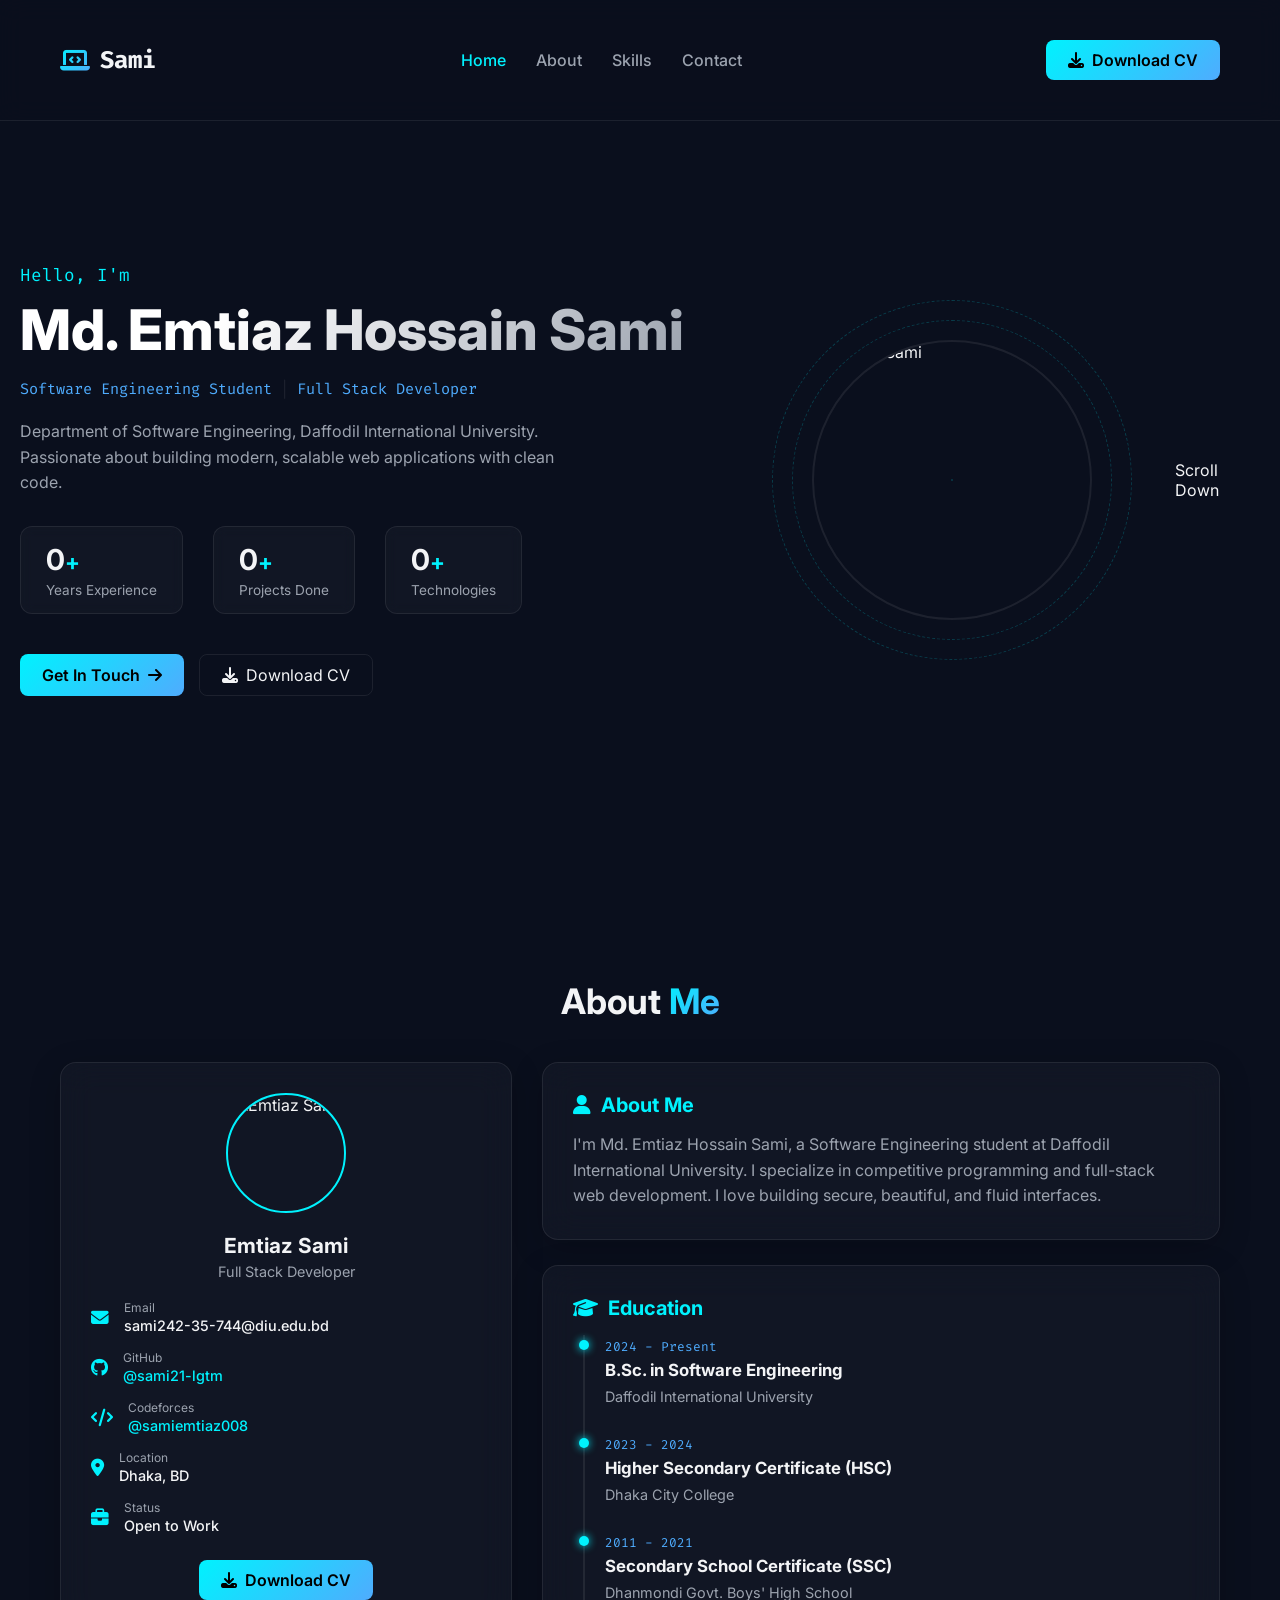
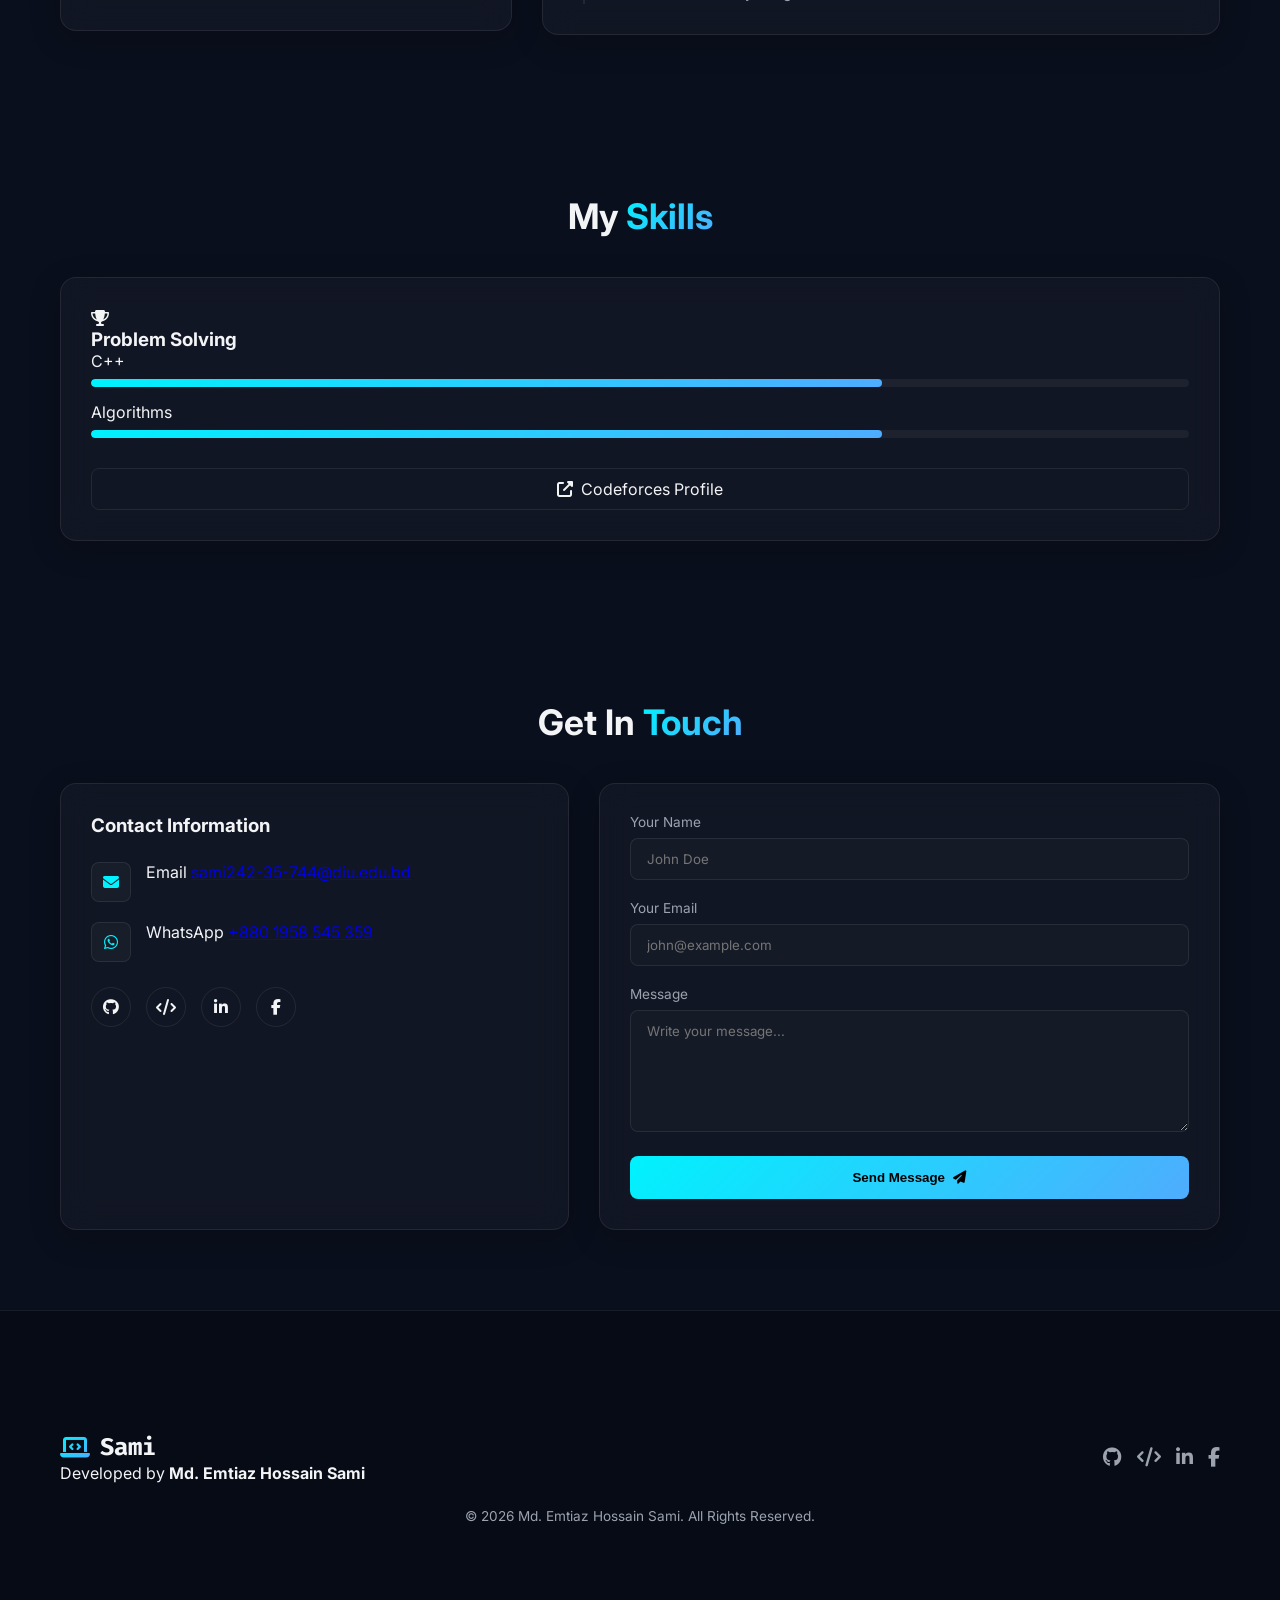
==== index.html @ 6c1e96dd "Update index.html" ====
<!DOCTYPE html>
<html lang="en">
<head>
    <meta charset="UTF-8">
    <meta name="viewport" content="width=device-width, initial-scale=1.0">
    <title>Md. Emtiaz Hossain Sami | Portfolio</title>
    <link rel="preconnect" href="https://fonts.googleapis.com">
    <link href="https://fonts.googleapis.com/css2?family=Inter:wght@300;400;500;600;700;800;900&family=Fira+Code:wght@400;500&display=swap" rel="stylesheet">
    <link rel="stylesheet" href="https://cdnjs.cloudflare.com/ajax/libs/font-awesome/6.5.1/css/all.min.css">
    <link rel="stylesheet" href="style.css">
</head>
<body>

    <div class="loader" id="loader">
        <div class="loader-content">
            <div class="loader-spinner"></div>
            <span>Loading...</span>
        </div>
    </div>

    <canvas id="particles"></canvas>

    <nav class="navbar" id="navbar">
        <div class="nav-container">
            <a href="#home" class="nav-logo">
                <i class="fa-solid fa-laptop-code tech-icon"></i>
                <span>Sami</span>
            </a>
            <ul class="nav-menu" id="navMenu">
                <li><a href="#home" class="nav-link active">Home</a></li>
                <li><a href="#about" class="nav-link">About</a></li>
                <li><a href="#skills" class="nav-link">Skills</a></li>
                <li><a href="#contact" class="nav-link">Contact</a></li>
            </ul>
            <div class="nav-actions">
                <a href="my-resume.pdf" class="btn-download" id="downloadCVNav" target="_blank">
                    <i class="fas fa-download"></i> Download CV
                </a>
                <button class="menu-btn" id="menuBtn">
                    <span></span><span></span><span></span>
                </button>
            </div>
        </div>
    </nav>

    <div class="mobile-menu" id="mobileMenu">
        <a href="#home">Home</a>
        <a href="#about">About</a>
        <a href="#skills">Skills</a>
        <a href="#contact">Contact</a>
        <a href="https://imtiaz.swe.bd/resume.pdf" class="btn-download-mobile" id="downloadCVMobile" target="_blank">
            <i class="fas fa-download"></i> Download CV
        </a>
    </div>

    <section class="hero" id="home">
        <div class="hero-container">
            <div class="hero-left">
                <p class="hero-greeting">Hello, I'm</p>
                <h1 class="hero-name">Md. Emtiaz Hossain Sami</h1>
                <div class="hero-role">
                    <span class="role-tag">Software Engineering Student</span>
                    <span class="role-divider">|</span>
                    <span class="role-tag">Full Stack Developer</span>
                </div>
                <p class="hero-desc">
                    Department of Software Engineering, Daffodil International University. 
                    Passionate about building modern, scalable web applications with clean code.
                </p>
                <div class="hero-stats">
                    <div class="stat-box">
                        <span class="stat-num" data-count="2">0</span><span class="stat-plus">+</span>
                        <span class="stat-text">Years Experience</span>
                    </div>
                    <div class="stat-box">
                        <span class="stat-num" data-count="10">0</span><span class="stat-plus">+</span>
                        <span class="stat-text">Projects Done</span>
                    </div>
                    <div class="stat-box">
                        <span class="stat-num" data-count="15">0</span><span class="stat-plus">+</span>
                        <span class="stat-text">Technologies</span>
                    </div>
                </div>
                <div class="hero-btns">
                    <a href="#contact" class="btn-primary">
                        <span>Get In Touch</span>
                        <i class="fas fa-arrow-right"></i>
                    </a>
                    <a href="https://imtiaz.swe.bd/resume.pdf" class="btn-outline" id="downloadCVHero" target="_blank">
                        <i class="fas fa-download"></i>
                        <span>Download CV</span>
                    </a>
                </div>
            </div>
            <div class="hero-right">
                <div class="hero-photo-wrap">
                    <div class="hero-photo-ring ring-1"></div>
                    <div class="hero-photo-ring ring-2"></div>
                    <div class="hero-photo-ring ring-3"></div>
                    <div class="hero-photo">
                        <img src="hero-photo.jpg" alt="Emtiaz Sami">
                    </div>
                </div>
            </div>
        </div>
        <div class="scroll-down">
            <div class="scroll-mouse"><div class="scroll-wheel"></div></div>
            <span>Scroll Down</span>
        </div>
    </section>

    <section class="about-section" id="about">
        <div class="container">
            <h2 class="section-heading">About <span class="text-gradient">Me</span></h2>
            <div class="about-layout">
                <div class="about-sidebar">
                    <div class="about-photo-card">
                        <div class="about-photo">
                            <img src="about-photo.jpg" alt="Emtiaz Sami">
                        </div>
                        <h3>Emtiaz Sami</h3>
                        <p>Full Stack Developer</p>
                        <div class="about-quick-info">
                            <div class="quick-item">
                                <i class="fas fa-envelope"></i>
                                <div>
                                    <span class="quick-label">Email</span>
                                    <span class="quick-value">sami242-35-744@diu.edu.bd</span>
                                </div>
                            </div>
                            <div class="quick-item">
                                <i class="fab fa-github"></i>
                                <div>
                                    <span class="quick-label">GitHub</span>
                                    <a href="https://github.com/sami21-lgtm" target="_blank" class="quick-value" style="color: var(--accent-cyan);">@sami21-lgtm</a>
                                </div>
                            </div>
                            <div class="quick-item">
                                <i class="fas fa-code"></i>
                                <div>
                                    <span class="quick-label">Codeforces</span>
                                    <a href="https://codeforces.com/profile/samiemtiaz008" target="_blank" class="quick-value" style="color: var(--accent-cyan);">@samiemtiaz008</a>
                                </div>
                            </div>
                            <div class="quick-item">
                                <i class="fas fa-map-marker-alt"></i>
                                <div>
                                    <span class="quick-label">Location</span>
                                    <span class="quick-value">Dhaka, BD</span>
                                </div>
                            </div>
                            <div class="quick-item">
                                <i class="fas fa-briefcase"></i>
                                <div>
                                    <span class="quick-label">Status</span>
                                    <span class="quick-value status-open">Open to Work</span>
                                </div>
                            </div>
                        </div>
                        <a href="https://imtiaz.swe.bd/resume.pdf" class="btn-download-full" id="downloadCVAbout" target="_blank">
                            <i class="fas fa-download"></i> Download CV
                        </a>
                    </div>
                </div>

                <div class="about-main">
                    <div class="about-card">
                        <h3><i class="fas fa-user"></i> About Me</h3>
                        <p>
                            I'm Md. Emtiaz Hossain Sami, a Software Engineering student at Daffodil International University.
                            I specialize in competitive programming and full-stack web development. I love building secure, beautiful, and fluid interfaces.
                        </p>
                    </div>

                    <div class="about-card">
                        <h3><i class="fas fa-graduation-cap"></i> Education</h3>
                        <div class="timeline">
                            <div class="timeline-item">
                                <div class="timeline-dot"></div>
                                <div class="timeline-content">
                                    <span class="timeline-date">2024 - Present</span>
                                    <h4>B.Sc. in Software Engineering</h4>
                                    <p>Daffodil International University</p>
                                </div>
                            </div>
                            <div class="timeline-item">
                                <div class="timeline-dot"></div>
                                <div class="timeline-content">
                                    <span class="timeline-date">2023 - 2024</span>
                                    <h4>Higher Secondary Certificate (HSC)</h4>
                                    <p>Dhaka City College</p>
                                </div>
                            </div>
                            <div class="timeline-item">
                                <div class="timeline-dot"></div>
                                <div class="timeline-content">
                                    <span class="timeline-date">2011 - 2021</span>
                                    <h4>Secondary School Certificate (SSC)</h4>
                                    <p>Dhanmondi Govt. Boys' High School</p>
                                </div>
                            </div>
                        </div>
                    </div>
                </div>
            </div>
        </div>
    </section>

    <section class="skills-section" id="skills">
        <div class="container">
            <h2 class="section-heading">My <span class="text-gradient">Skills</span></h2>
            <div class="skills-grid">
                <div class="skill-category">
                    <div class="skill-category-header">
                        <i class="fas fa-trophy"></i>
                        <h3>Problem Solving</h3>
                    </div>
                    <div class="skill-list">
                        <div class="skill-item">
                            <span class="skill-name">C++</span>
                            <div class="skill-bar-bg"><div class="skill-bar-fill" style="width: 72%;"></div></div>
                        </div>
                        <div class="skill-item">
                            <span class="skill-name">Algorithms</span>
                            <div class="skill-bar-bg"><div class="skill-bar-fill" style="width: 72%;"></div></div>
                        </div>
                        <a href="https://codeforces.com/profile/samiemtiaz008" target="_blank" class="btn-outline" style="margin-top: 15px; width: 100%; justify-content: center; padding: 10px;">
                            <i class="fas fa-external-link-alt"></i> Codeforces Profile
                        </a>
                    </div>
                </div>
            </div>
        </div>
    </section>

    <section class="contact-section" id="contact">
        <div class="container">
            <h2 class="section-heading">Get In <span class="text-gradient">Touch</span></h2>
            <div class="contact-layout">
                <div class="contact-info">
                    <h3>Contact Information</h3>
                    <div class="contact-list">
                        <div class="contact-item">
                            <div class="contact-icon"><i class="fas fa-envelope"></i></div>
                            <div>
                                <span>Email</span>
                                <a href="mailto:sami242-35-744@diu.edu.bd">sami242-35-744@diu.edu.bd</a>
                            </div>
                        </div>
                        <div class="contact-item">
                            <div class="contact-icon"><i class="fab fa-whatsapp"></i></div>
                            <div>
                                <span>WhatsApp</span>
                                <a href="https://wa.me/8801958545359" target="_blank">+880 1958 545 359</a>
                            </div>
                        </div>
                    </div>
                    <div class="contact-socials">
                        <a href="https://github.com/sami21-lgtm" target="_blank"><i class="fab fa-github"></i></a>
                        <a href="https://codeforces.com/profile/samiemtiaz008" target="_blank"><i class="fas fa-code"></i></a>
                        <a href="https://www.linkedin.com/in/emtiaz-hossain-6b4416340/" target="_blank"><i class="fab fa-linkedin-in"></i></a>
                        <a href="https://www.facebook.com/emtiaz.hossain.2478" target="_blank"><i class="fab fa-facebook-f"></i></a>
                    </div>
                </div>

                <div class="contact-form-wrap">
                    <form id="contactForm" class="contact-form">
                        <div class="form-group">
                            <label>Your Name</label>
                            <input type="text" id="cName" placeholder="John Doe" required>
                        </div>
                        <div class="form-group">
                            <label>Your Email</label>
                            <input type="email" id="cEmail" placeholder="john@example.com" required>
                        </div>
                        <div class="form-group">
                            <label>Message</label>
                            <textarea id="cMessage" rows="6" placeholder="Write your message..." required></textarea>
                        </div>
                        <button type="submit" class="btn-primary btn-full">
                            <span>Send Message</span>
                            <i class="fas fa-paper-plane"></i>
                        </button>
                    </form>
                </div>
            </div>
        </div>
    </section>

    <footer class="footer">
        <div class="container">
            <div class="footer-inner">
                <div class="footer-brand">
                    <a href="#home" class="nav-logo">
                        <i class="fa-solid fa-laptop-code tech-icon"></i>
                        <span>Sami</span>
                    </a>
                    <p>Developed by <strong>Md. Emtiaz Hossain Sami</strong></p>
                </div>
                <div class="footer-socials">
                    <a href="https://github.com/sami21-lgtm" target="_blank"><i class="fab fa-github"></i></a>
                    <a href="https://codeforces.com/profile/samiemtiaz008" target="_blank"><i class="fas fa-code"></i></a>
                    <a href="https://www.linkedin.com/in/emtiaz-hossain-6b4416340/" target="_blank"><i class="fab fa-linkedin-in"></i></a>
                    <a href="https://www.facebook.com/emtiaz.hossain.2478" target="_blank"><i class="fab fa-facebook-f"></i></a>
                </div>
            </div>
            <div class="footer-bottom">
                <p>&copy; 2026 Md. Emtiaz Hossain Sami. All Rights Reserved.</p>
            </div>
        </div>
    </footer>

    <button class="back-top" id="backTop"><i class="fas fa-arrow-up"></i></button>

    <script src="script.js"></script>
</body>
</html>
---- style.css ----
:root {
    --bg-dark: #0a0f1d;
    --card-glass: rgba(255, 255, 255, 0.03);
    --border-glass: rgba(255, 255, 255, 0.08);
    --text-primary: #f3f4f6;
    --text-secondary: #9ca3af;
    --primary-gradient: linear-gradient(135deg, #00f2fe 0%, #4facfe 100%);
    --accent-cyan: #00f2fe;
    --accent-blue: #4facfe;
    --font-inter: 'Inter', sans-serif;
    --font-fira: 'Fira Code', monospace;
}

* {
    margin: 0;
    padding: 0;
    box-sizing: border-box;
    scroll-behavior: smooth;
}

body {
    background-color: var(--bg-dark);
    color: var(--text-primary);
    font-family: var(--font-inter);
    overflow-x: hidden;
    position: relative;
}

/* Background Canvas */
#particles {
    position: fixed;
    top: 0;
    left: 0;
    width: 100%;
    height: 100%;
    z-index: -1;
}

/* Preloader */
.loader {
    position: fixed;
    top: 0;
    left: 0;
    width: 100%;
    height: 100%;
    background: var(--bg-dark);
    z-index: 9999;
    display: flex;
    justify-content: center;
    align-items: center;
    transition: opacity 0.5s ease, visibility 0.5s;
}
.loader.fade-out {
    opacity: 0;
    visibility: hidden;
}
.loader-content {
    text-align: center;
    font-family: var(--font-fira);
}
.loader-spinner {
    width: 50px;
    height: 50px;
    border: 3px solid var(--border-glass);
    border-top: 3px solid var(--accent-cyan);
    border-radius: 50%;
    animation: spin 1s linear infinite;
    margin-bottom: 15px;
}

@keyframes spin {
    0% { transform: rotate(0deg); }
    100% { transform: rotate(360deg); }
}

/* Layout Container */
.container {
    width: 100%;
    max-width: 1200px;
    margin: 0 auto;
    padding: 80px 20px;
}

/* Glassmorphism Navigation */
.navbar {
    position: fixed;
    top: 0;
    left: 0;
    width: 100%;
    z-index: 100;
    background: rgba(10, 15, 29, 0.7);
    backdrop-filter: blur(12px);
    -webkit-backdrop-filter: blur(12px);
    border-bottom: 1px solid var(--border-glass);
    transition: all 0.3s ease;
}
.nav-container {
    max-width: 1200px;
    margin: 0 auto;
    padding: 20px;
    display: flex;
    justify-content: space-between;
    align-items: center;
}
.nav-logo {
    display: flex;
    align-items: center;
    gap: 10px;
    font-family: var(--font-fira);
    font-size: 1.5rem;
    font-weight: 700;
    color: var(--text-primary);
    text-decoration: none;
}
/* Tech Animated Icon */
.tech-icon {
    background: var(--primary-gradient);
    -webkit-background-clip: text;
    -webkit-text-fill-color: transparent;
    animation: pulseIcon 2s infinite alternate;
}
@keyframes pulseIcon {
    0% { transform: scale(1); filter: drop-shadow(0 0 2px rgba(0,242,254,0.4)); }
    100% { transform: scale(1.1); filter: drop-shadow(0 0 8px rgba(0,242,254,0.8)); }
}

.nav-menu {
    display: flex;
    list-style: none;
    gap: 30px;
}
.nav-link {
    color: var(--text-secondary);
    text-decoration: none;
    font-weight: 500;
    transition: color 0.3s;
}
.nav-link:hover, .nav-link.active {
    color: var(--accent-cyan);
}

/* Buttons */
.btn-primary, .btn-download, .btn-download-full {
    background: var(--primary-gradient);
    color: #000;
    padding: 10px 22px;
    border-radius: 8px;
    font-weight: 600;
    text-decoration: none;
    display: inline-flex;
    align-items: center;
    gap: 8px;
    border: none;
    cursor: pointer;
    transition: transform 0.3s ease, box-shadow 0.3s ease;
}
.btn-primary:hover, .btn-download:hover, .btn-download-full:hover {
    transform: translateY(-2px);
    box-shadow: 0 5px 15px rgba(0, 242, 254, 0.4);
}
.btn-outline {
    background: transparent;
    color: var(--text-primary);
    border: 1px solid var(--border-glass);
    padding: 10px 22px;
    border-radius: 8px;
    text-decoration: none;
    display: inline-flex;
    align-items: center;
    gap: 8px;
    transition: all 0.3s;
}
.btn-outline:hover {
    background: rgba(255, 255, 255, 0.05);
    border-color: var(--accent-cyan);
}

/* Hero Section */
.hero {
    min-height: 100vh;
    display: flex;
    align-items: center;
    justify-content: center;
    padding: 120px 20px 60px;
}
.hero-container {
    max-width: 1200px;
    width: 100%;
    display: grid;
    grid-template-columns: 1.2fr 0.8fr;
    gap: 40px;
    align-items: center;
}
.hero-greeting {
    font-family: var(--font-fira);
    color: var(--accent-cyan);
    font-size: 1.1rem;
    margin-bottom: 10px;
}
.hero-name {
    font-size: 3.5rem;
    font-weight: 800;
    line-height: 1.2;
    margin-bottom: 15px;
    background: linear-gradient(120deg, #fff 30%, var(--text-secondary));
    -webkit-background-clip: text;
    -webkit-text-fill-color: transparent;
}
.hero-role {
    display: flex;
    align-items: center;
    gap: 10px;
    margin-bottom: 20px;
}
.role-tag {
    font-family: var(--font-fira);
    font-size: 0.95rem;
    color: var(--accent-blue);
}
.role-divider {
    color: var(--border-glass);
}
.hero-desc {
    color: var(--text-secondary);
    line-height: 1.6;
    margin-bottom: 30px;
    max-width: 550px;
}

/* Stats */
.hero-stats {
    display: flex;
    gap: 30px;
    margin-bottom: 40px;
}
.stat-box {
    background: var(--card-glass);
    border: 1px solid var(--border-glass);
    padding: 15px 25px;
    border-radius: 12px;
    backdrop-filter: blur(6px);
}
.stat-num {
    font-size: 1.8rem;
    font-weight: 700;
    color: var(--text-primary);
}
.stat-plus {
    color: var(--accent-cyan);
    font-size: 1.4rem;
    font-weight: 700;
}
.stat-text {
    display: block;
    font-size: 0.85rem;
    color: var(--text-secondary);
    margin-top: 5px;
}
.hero-btns {
    display: flex;
    gap: 15px;
}

/* Hero Photo Rings */
.hero-photo-wrap {
    position: relative;
    display: flex;
    justify-content: center;
    align-items: center;
}
.hero-photo {
    width: 280px;
    height: 280px;
    border-radius: 50%;
    overflow: hidden;
    border: 2px solid var(--border-glass);
    z-index: 2;
}
.hero-photo img {
    width: 100%;
    height: 100%;
    object-fit: cover;
}
.hero-photo-ring {
    position: absolute;
    border-radius: 50%;
    border: 1px dashed rgba(0, 242, 254, 0.2);
    z-index: 1;
}
.ring-1 { width: 320px; height: 320px; animation: rotateRing 20s linear infinite; }
.ring-2 { width: 360px; height: 360px; animation: rotateRing 25s linear infinite reverse; }

@keyframes rotateRing {
    100% { transform: rotate(360deg); }
}

/* About & Cards Section */
.section-heading {
    font-size: 2.2rem;
    font-weight: 700;
    margin-bottom: 40px;
    text-align: center;
}
.text-gradient {
    background: var(--primary-gradient);
    -webkit-background-clip: text;
    -webkit-text-fill-color: transparent;
}
.about-layout {
    display: grid;
    grid-template-columns: 0.8fr 1.2fr;
    gap: 30px;
}
.about-photo-card, .about-card, .skill-category, .contact-info, .contact-form-wrap {
    background: var(--card-glass);
    border: 1px solid var(--border-glass);
    backdrop-filter: blur(16px);
    -webkit-backdrop-filter: blur(16px);
    padding: 30px;
    border-radius: 16px;
    box-shadow: 0 8px 32px 0 rgba(0, 0, 0, 0.2);
}
.about-photo {
    width: 120px;
    height: 120px;
    border-radius: 50%;
    overflow: hidden;
    margin: 0 auto 20px;
    border: 2px solid var(--accent-cyan);
}
.about-photo img { width: 100%; height: 100%; object-fit: cover; }
.about-photo-card { text-align: center; }
.about-photo-card h3 { margin-bottom: 5px; font-size: 1.3rem; }
.about-photo-card p { color: var(--text-secondary); font-size: 0.9rem; margin-bottom: 20px; }

.about-quick-info {
    text-align: left;
    margin-bottom: 25px;
}
.quick-item {
    display: flex;
    align-items: center;
    gap: 15px;
    margin-bottom: 15px;
}
.quick-item i { color: var(--accent-cyan); font-size: 1.1rem; }
.quick-label { display: block; font-size: 0.75rem; color: var(--text-secondary); }
.quick-value { font-size: 0.9rem; font-weight: 500; text-decoration: none; color: var(--text-primary); }

.about-main {
    display: flex;
    flex-direction: column;
    gap: 25px;
}
.about-card h3 {
    margin-bottom: 15px;
    font-size: 1.25rem;
    display: flex;
    align-items: center;
    gap: 10px;
    color: var(--accent-cyan);
}
.about-card p { color: var(--text-secondary); line-height: 1.6; }

/* Timeline */
.timeline {
    position: relative;
    border-left: 2px solid var(--border-glass);
    padding-left: 20px;
    margin-left: 10px;
}
.timeline-item { position: relative; margin-bottom: 25px; }
.timeline-item:last-child { margin-bottom: 0; }
.timeline-dot {
    position: absolute;
    left: -26px;
    top: 5px;
    width: 10px;
    height: 10px;
    background: var(--accent-cyan);
    border-radius: 50%;
    box-shadow: 0 0 8px var(--accent-cyan);
}
.timeline-date { font-family: var(--font-fira); font-size: 0.8rem; color: var(--accent-blue); }
.timeline-content h4 { margin: 5px 0; font-size: 1.05rem; }
.timeline-content p { font-size: 0.9rem; }

/* Skills Bar */
.skill-bar-bg {
    background: rgba(255, 255, 255, 0.05);
    height: 8px;
    border-radius: 4px;
    margin-top: 8px;
    overflow: hidden;
}
.skill-bar-fill {
    background: var(--primary-gradient);
    height: 100%;
    border-radius: 4px;
    width: 0;
    transition: width 1s cubic-bezier(0.4, 0, 0.2, 1);
}
.skill-item { margin-bottom: 15px; }

/* Contact & Inputs */
.contact-layout { display: grid; grid-template-columns: 0.9fr 1.1fr; gap: 30px; }
.contact-list { margin: 25px 0; }
.contact-item { display: flex; gap: 15px; margin-bottom: 20px; }
.contact-icon {
    width: 40px;
    height: 40px;
    background: rgba(255,255,255,0.03);
    border: 1px solid var(--border-glass);
    border-radius: 8px;
    display: flex;
    justify-content: center;
    align-items: center;
    color: var(--accent-cyan);
}
.contact-socials { display: flex; gap: 15px; }
.contact-socials a {
    width: 40px;
    height: 40px;
    border: 1px solid var(--border-glass);
    border-radius: 50%;
    display: flex;
    justify-content: center;
    align-items: center;
    color: var(--text-primary);
    text-decoration: none;
    transition: all 0.3s;
}
.contact-socials a:hover {
    border-color: var(--accent-cyan);
    color: var(--accent-cyan);
    background: rgba(255,255,255,0.02);
}

.form-group { margin-bottom: 20px; }
.form-group label { display: block; font-size: 0.85rem; color: var(--text-secondary); margin-bottom: 8px; }
.form-group input, .form-group textarea {
    width: 100%;
    background: rgba(255,255,255,0.02);
    border: 1px solid var(--border-glass);
    padding: 12px 16px;
    border-radius: 8px;
    color: #fff;
    font-family: inherit;
    transition: border-color 0.3s;
}
.form-group input:focus, .form-group textarea:focus {
    outline: none;
    border-color: var(--accent-cyan);
}
.btn-full { width: 100%; justify-content: center; padding: 14px; }

/* Footer */
.footer {
    border-top: 1px solid var(--border-glass);
    padding: 40px 20px;
    background: rgba(6, 10, 20, 0.8);
}
.footer-inner {
    max-width: 1200px;
    margin: 0 auto;
    display: flex;
    justify-content: space-between;
    align-items: center;
    margin-bottom: 25px;
}
.footer-socials { display: flex; gap: 15px; }
.footer-socials a { color: var(--text-secondary); font-size: 1.2rem; transition: color 0.3s; }
.footer-socials a:hover { color: var(--accent-cyan); }
.footer-bottom { text-align: center; color: var(--text-secondary); font-size: 0.85rem; }

/* Menu button & Mobile display */
.menu-btn {
    display: none;
    flex-direction: column;
    gap: 6px;
    background: none;
    border: none;
    cursor: pointer;
}
.menu-btn span { width: 25px; height: 2px; background: #fff; transition: 0.3s; }
.mobile-menu {
    position: fixed;
    top: 75px;
    left: -100%;
    width: 100%;
    height: calc(100vh - 75px);
    background: rgba(10, 15, 29, 0.95);
    backdrop-filter: blur(12px);
    display: flex;
    flex-direction: column;
    padding: 40px;
    gap: 25px;
    transition: 0.4s cubic-bezier(0.4, 0, 0.2, 1);
    z-index: 99;
}
.mobile-menu.open { left: 0; }
.mobile-menu a { color: #fff; text-decoration: none; font-size: 1.2rem; font-weight: 500; }

/* Back to Top */
.back-top {
    position: fixed;
    bottom: 30px;
    right: 30px;
    width: 45px;
    height: 45px;
    border-radius: 50%;
    background: var(--primary-gradient);
    border: none;
    color: #000;
    display: flex;
    justify-content: center;
    align-items: center;
    cursor: pointer;
    opacity: 0;
    visibility: hidden;
    transition: all 0.3s;
    z-index: 98;
}
.back-top.show { opacity: 1; visibility: visible; }

/* Responsive Media Queries */
@media (max-width: 992px) {
    .hero-container { grid-template-columns: 1fr; text-align: center; justify-items: center; }
    .hero-desc { margin-left: auto; margin-right: auto; }
    .hero-stats { justify-content: center; }
    .hero-btns { justify-content: center; }
    .about-layout, .contact-layout { grid-template-columns: 1fr; }
}

@media (max-width: 768px) {
    .nav-menu, .btn-download { display: none; }
    .menu-btn { display: flex; }
    .hero-name { font-size: 2.5rem; }
}
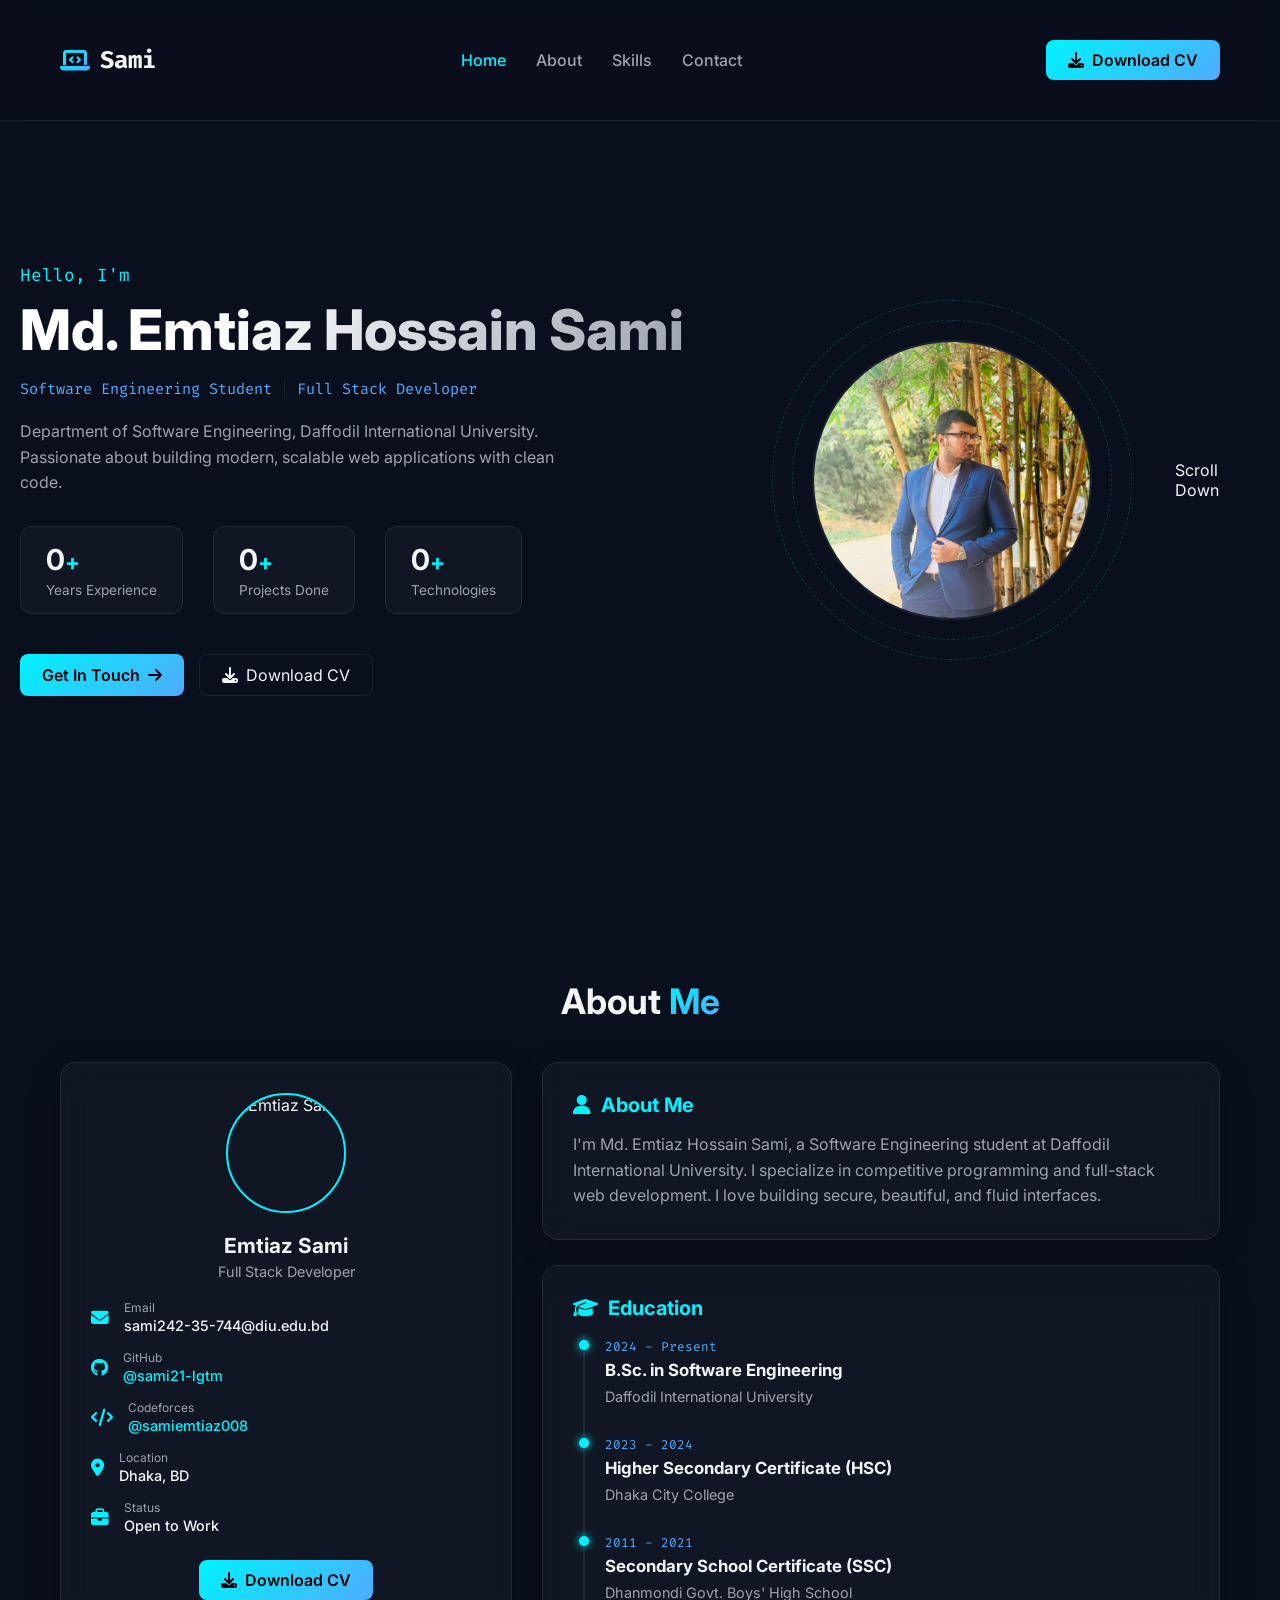
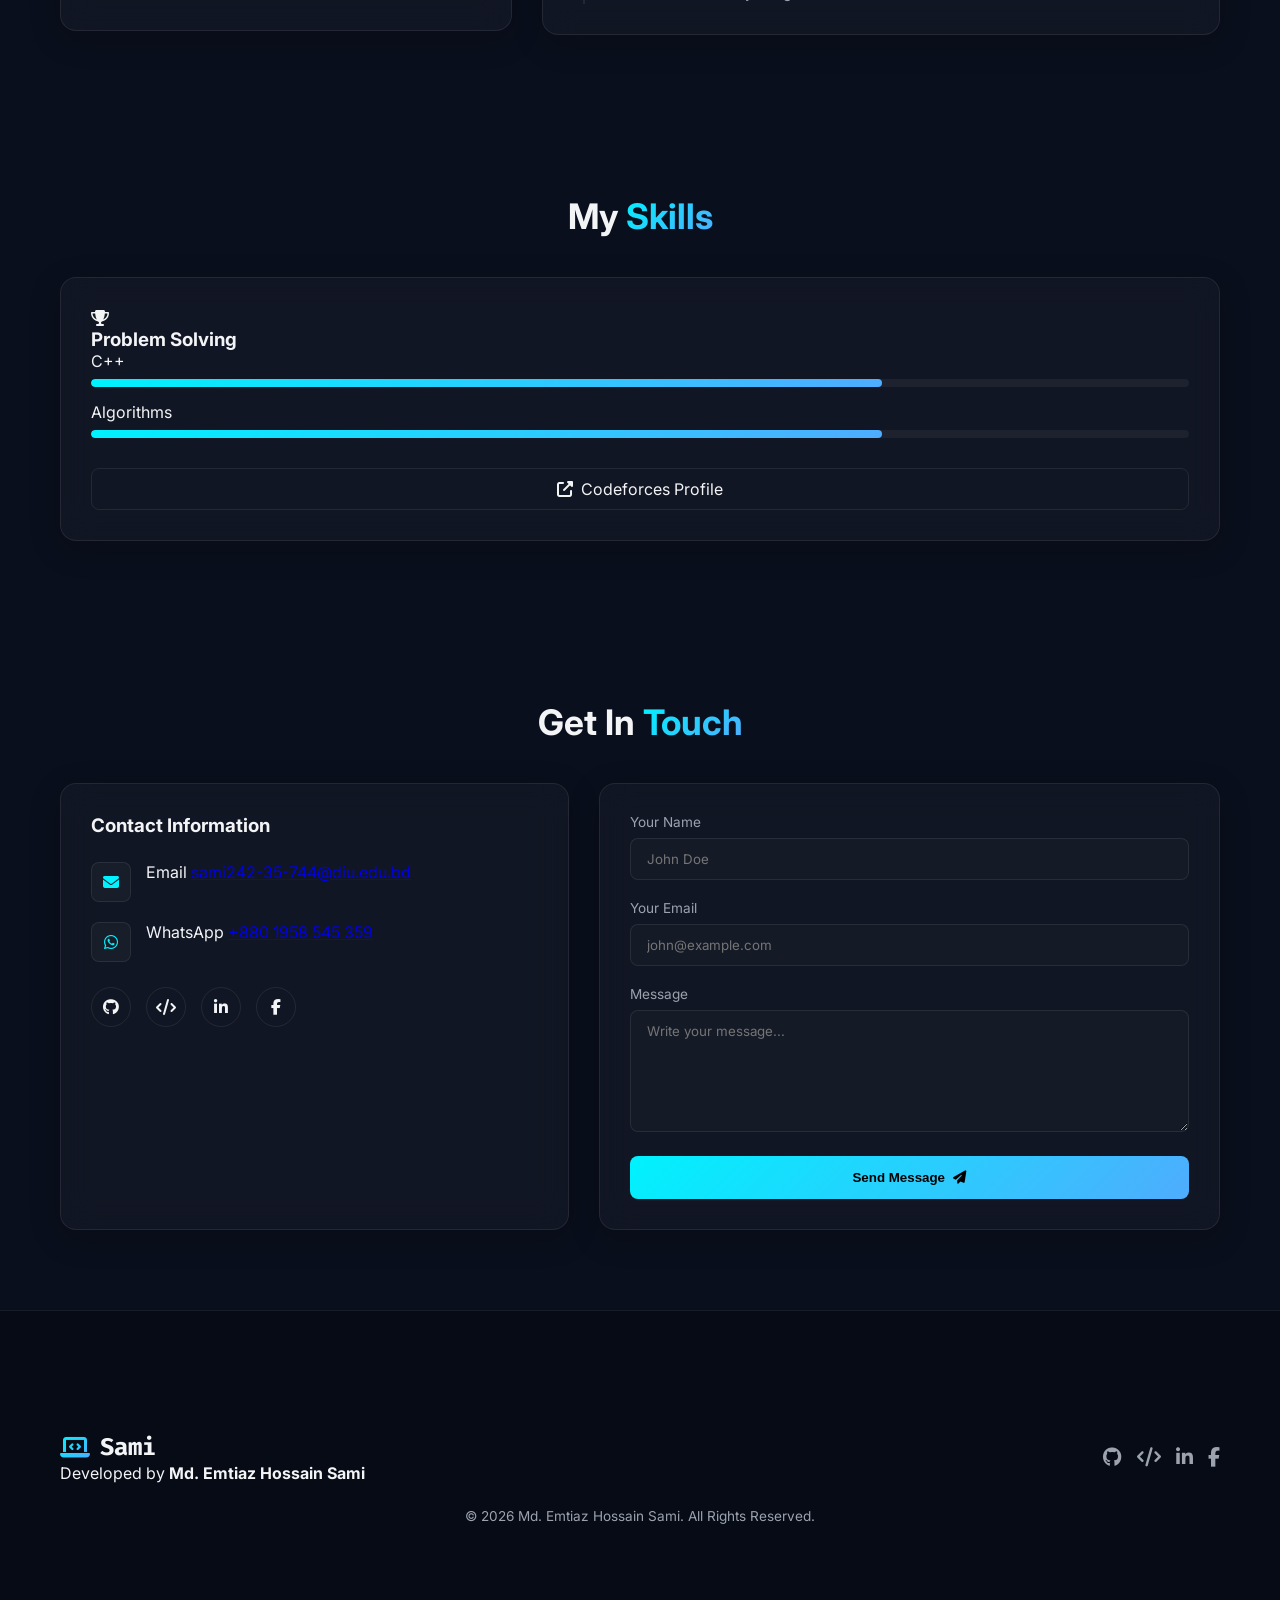
==== commit b8624c4d: "Update index.html" ====
--- a/index.html
+++ b/index.html
@@ -48,7 +48,7 @@
         <a href="#about">About</a>
         <a href="#skills">Skills</a>
         <a href="#contact">Contact</a>
-        <a href="https://imtiaz.swe.bd/resume.pdf" class="btn-download-mobile" id="downloadCVMobile" target="_blank">
+        <a href="my-resume.pdf" class="btn-download-mobile" id="downloadCVMobile" target="_blank">
             <i class="fas fa-download"></i> Download CV
         </a>
     </div>
@@ -98,7 +98,7 @@
                     <div class="hero-photo-ring ring-2"></div>
                     <div class="hero-photo-ring ring-3"></div>
                     <div class="hero-photo">
-                        <img src="hero-photo.jpg" alt="Emtiaz Sami">
+                        <img src="hero-photo.jpg.jpg" alt="Emtiaz Sami">
                     </div>
                 </div>
             </div>
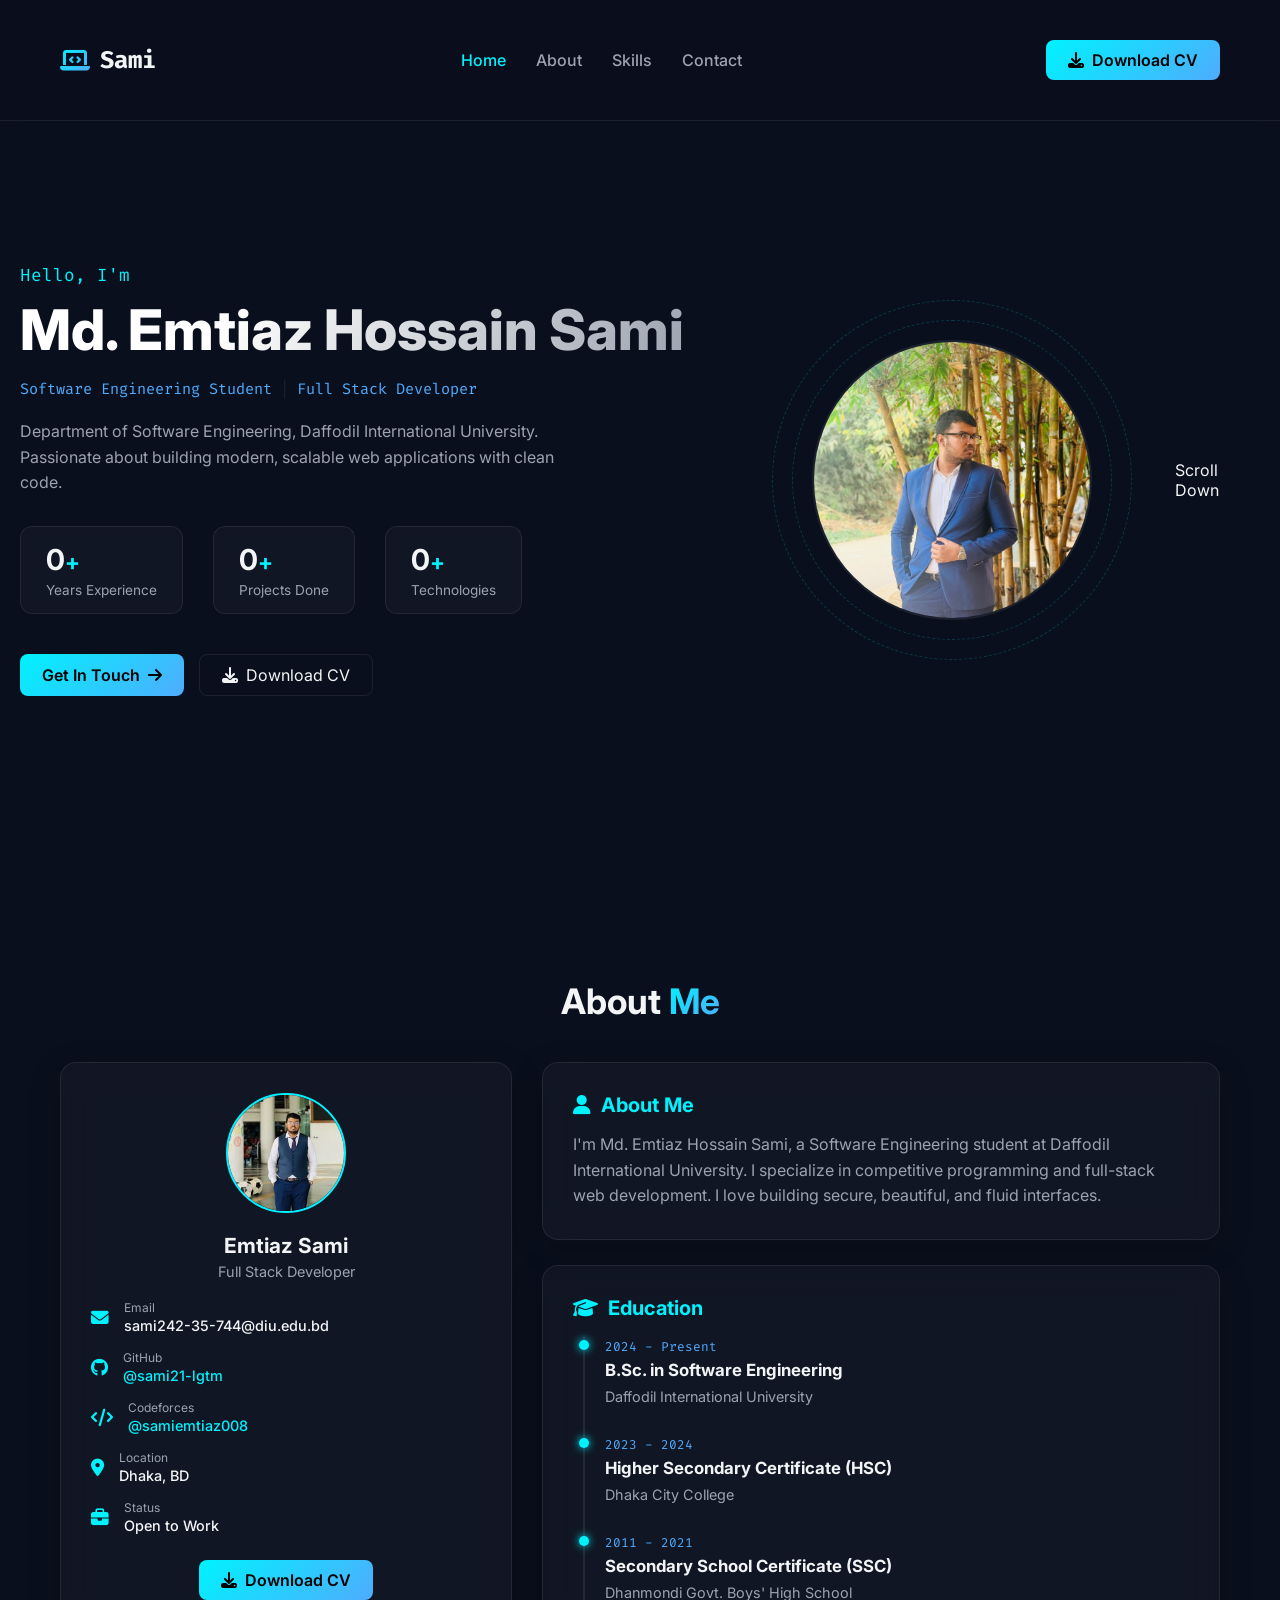
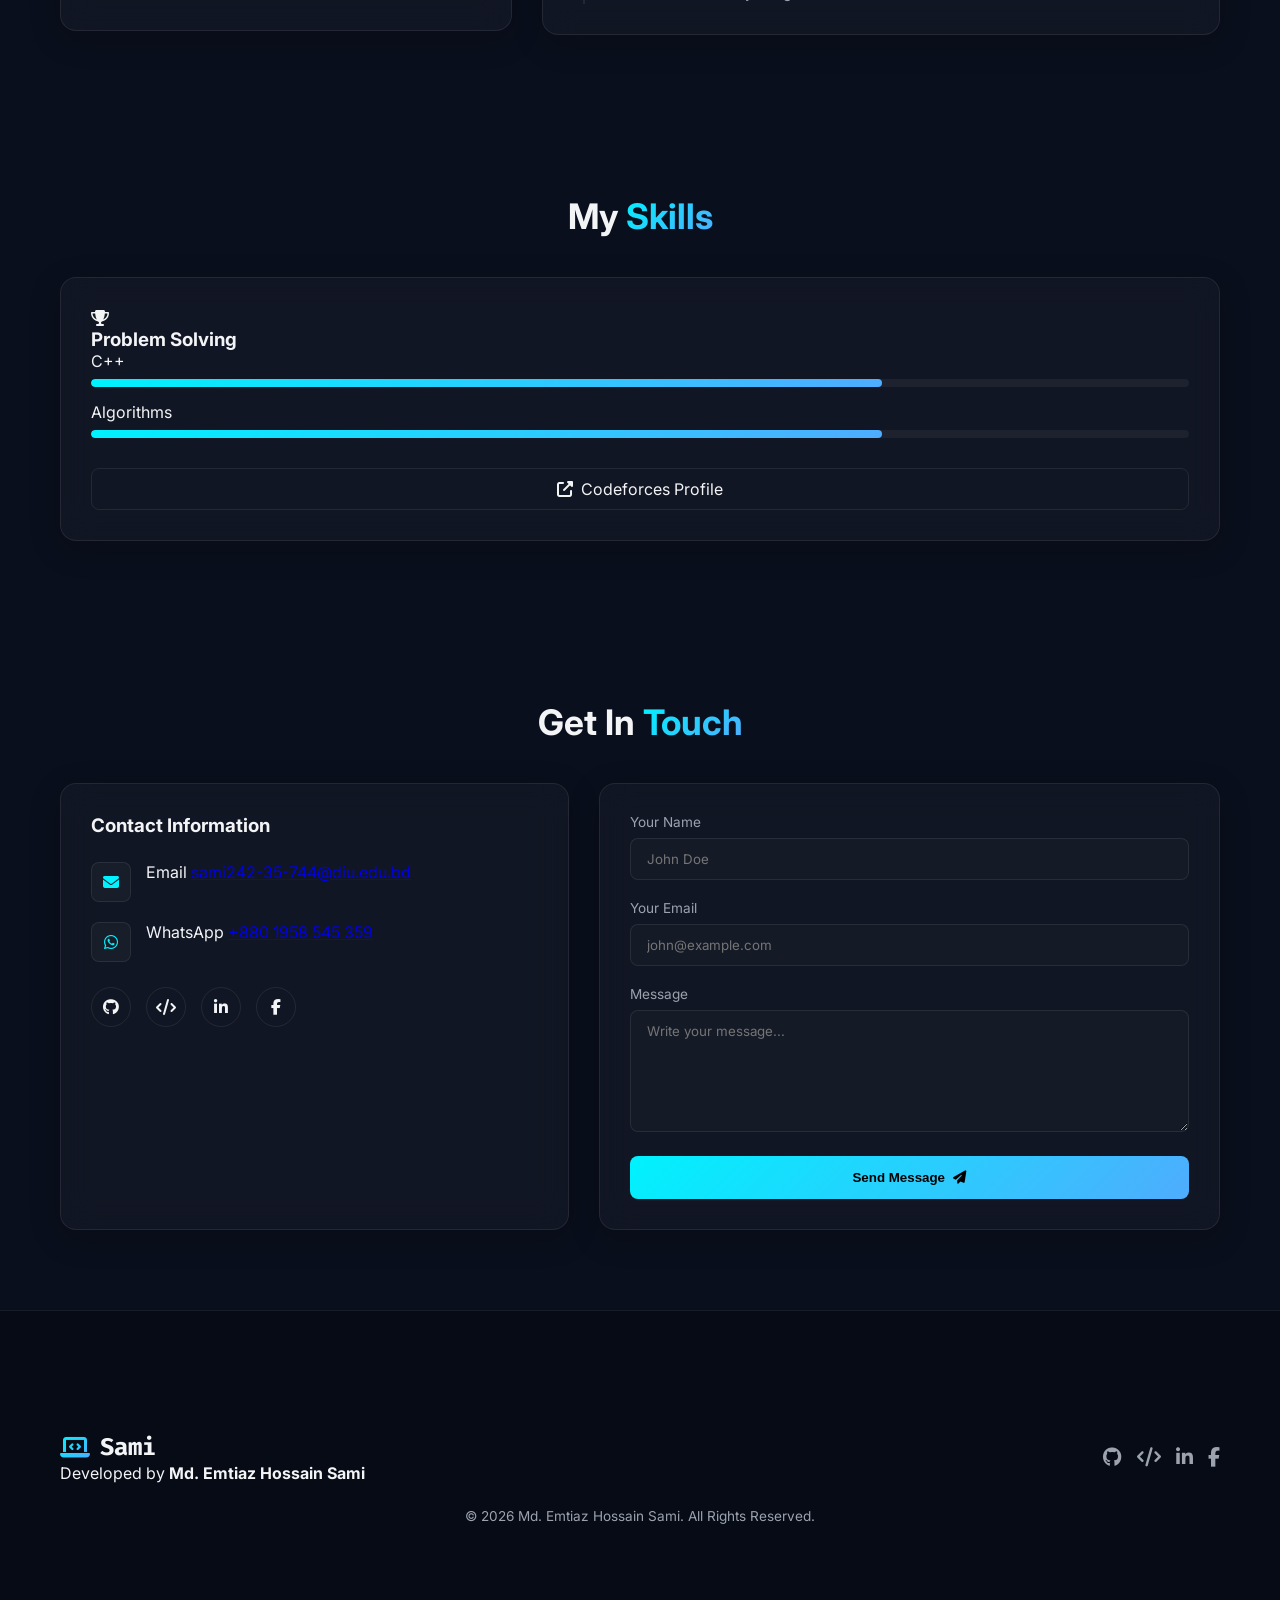
==== commit 710703bd: "Update index.html" ====
--- a/index.html
+++ b/index.html
@@ -116,7 +116,7 @@
                 <div class="about-sidebar">
                     <div class="about-photo-card">
                         <div class="about-photo">
-                            <img src="about-photo.jpg" alt="Emtiaz Sami">
+                            <img src="about-photo.jpg.jpg" alt="Emtiaz Sami">
                         </div>
                         <h3>Emtiaz Sami</h3>
                         <p>Full Stack Developer</p>
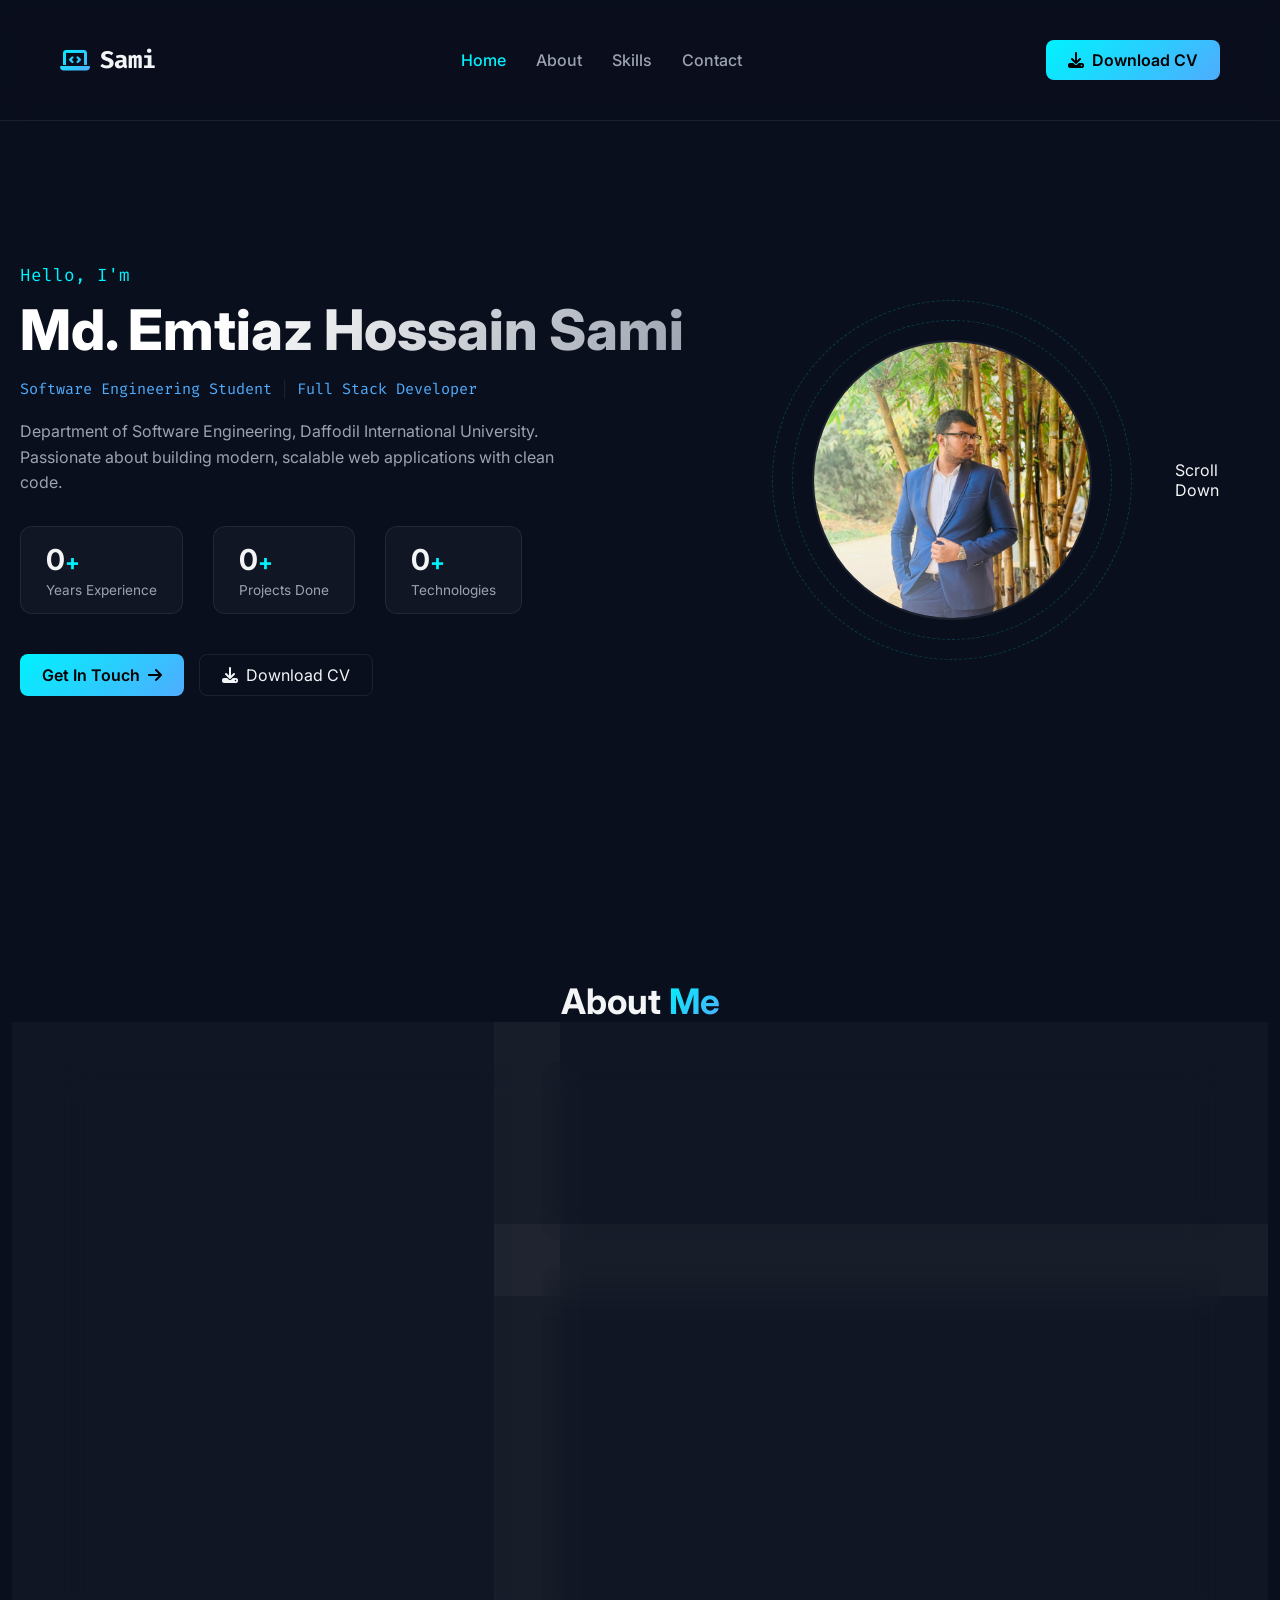
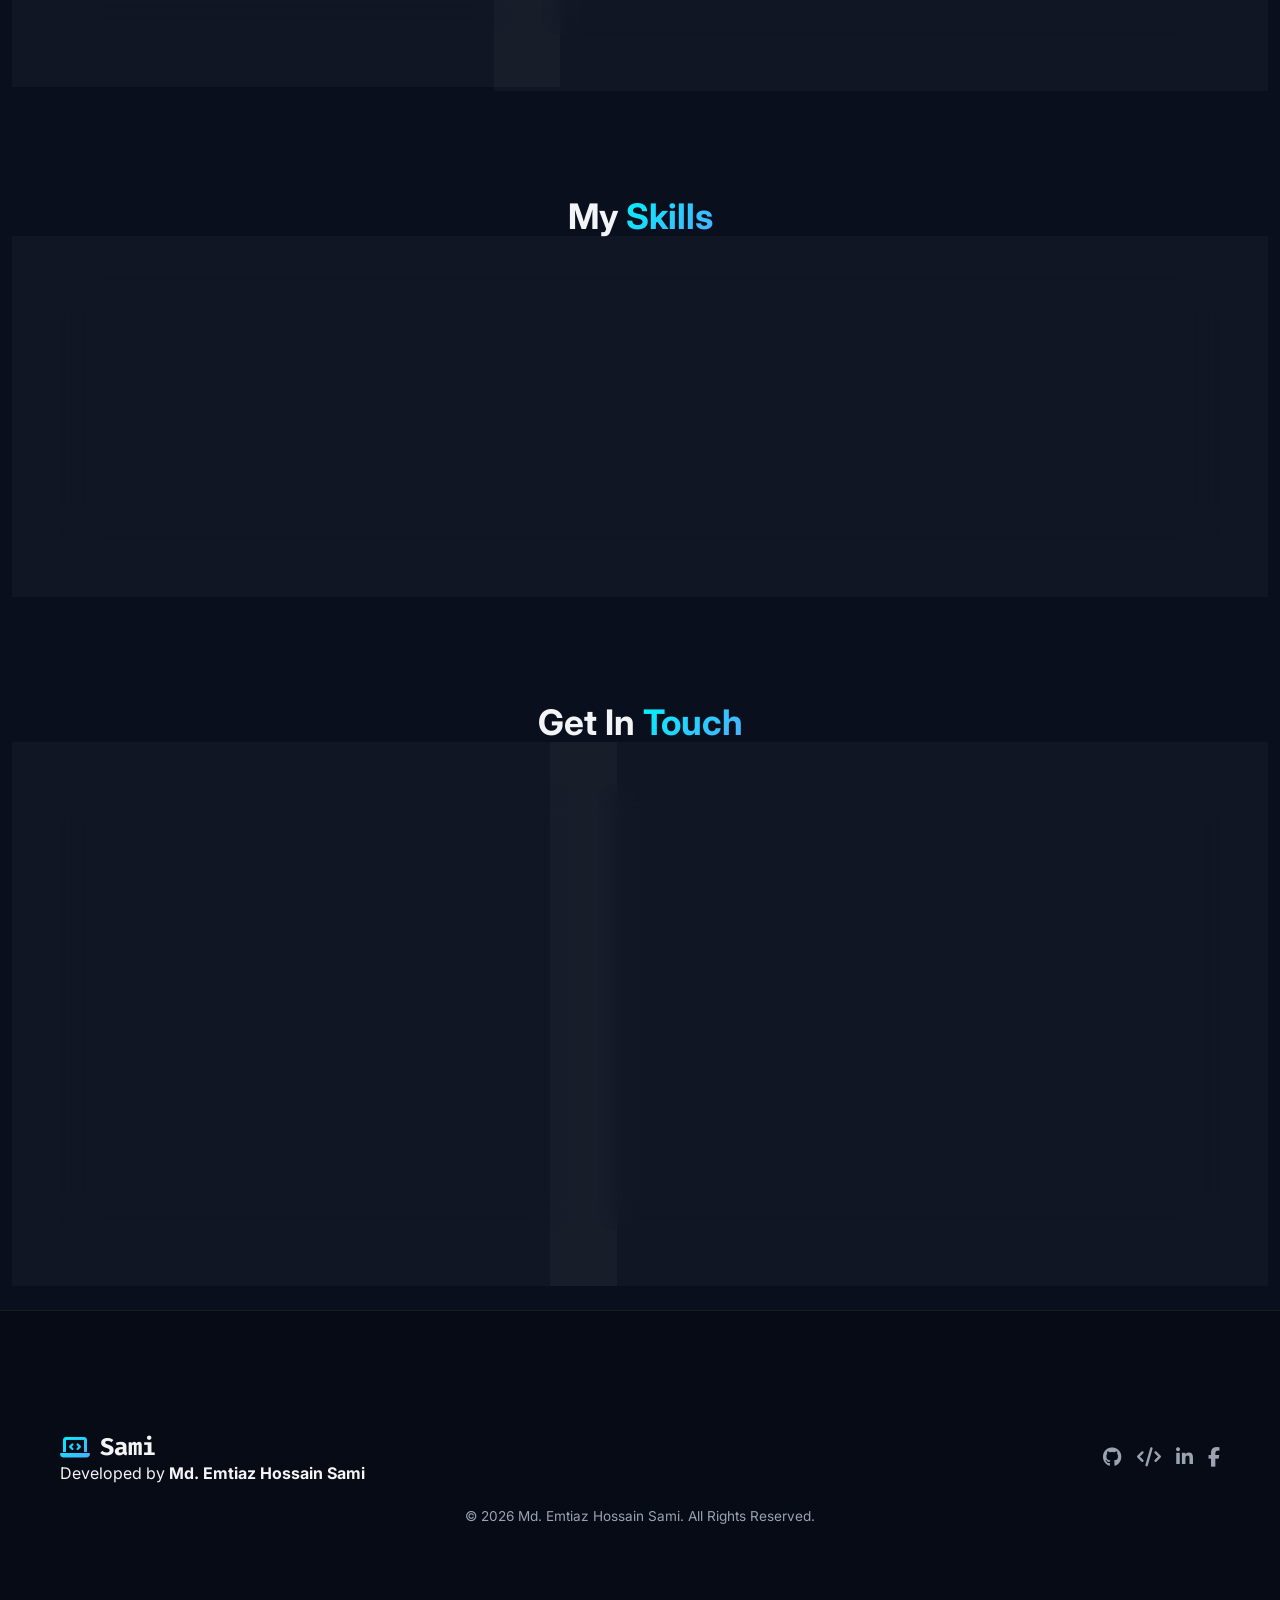
==== commit c77167e8: "Update index.html" ====
--- a/index.html
+++ b/index.html
@@ -67,26 +67,28 @@
                     Department of Software Engineering, Daffodil International University. 
                     Passionate about building modern, scalable web applications with clean code.
                 </p>
+                
                 <div class="hero-stats">
                     <div class="stat-box">
-                        <span class="stat-num" data-count="2">0</span><span class="stat-plus">+</span>
+                        <span class="stat-num" data-count="1">0</span><span class="stat-plus">+</span>
                         <span class="stat-text">Years Experience</span>
                     </div>
                     <div class="stat-box">
-                        <span class="stat-num" data-count="10">0</span><span class="stat-plus">+</span>
+                        <span class="stat-num" data-count="56">0</span><span class="stat-plus">+</span>
                         <span class="stat-text">Projects Done</span>
                     </div>
                     <div class="stat-box">
-                        <span class="stat-num" data-count="15">0</span><span class="stat-plus">+</span>
+                        <span class="stat-num" data-count="12">0</span><span class="stat-plus">+</span>
                         <span class="stat-text">Technologies</span>
                     </div>
                 </div>
+
                 <div class="hero-btns">
                     <a href="#contact" class="btn-primary">
                         <span>Get In Touch</span>
                         <i class="fas fa-arrow-right"></i>
                     </a>
-                    <a href="https://imtiaz.swe.bd/resume.pdf" class="btn-outline" id="downloadCVHero" target="_blank">
+                    <a href="my-resume.pdf" class="btn-outline" id="downloadCVHero" target="_blank">
                         <i class="fas fa-download"></i>
                         <span>Download CV</span>
                     </a>
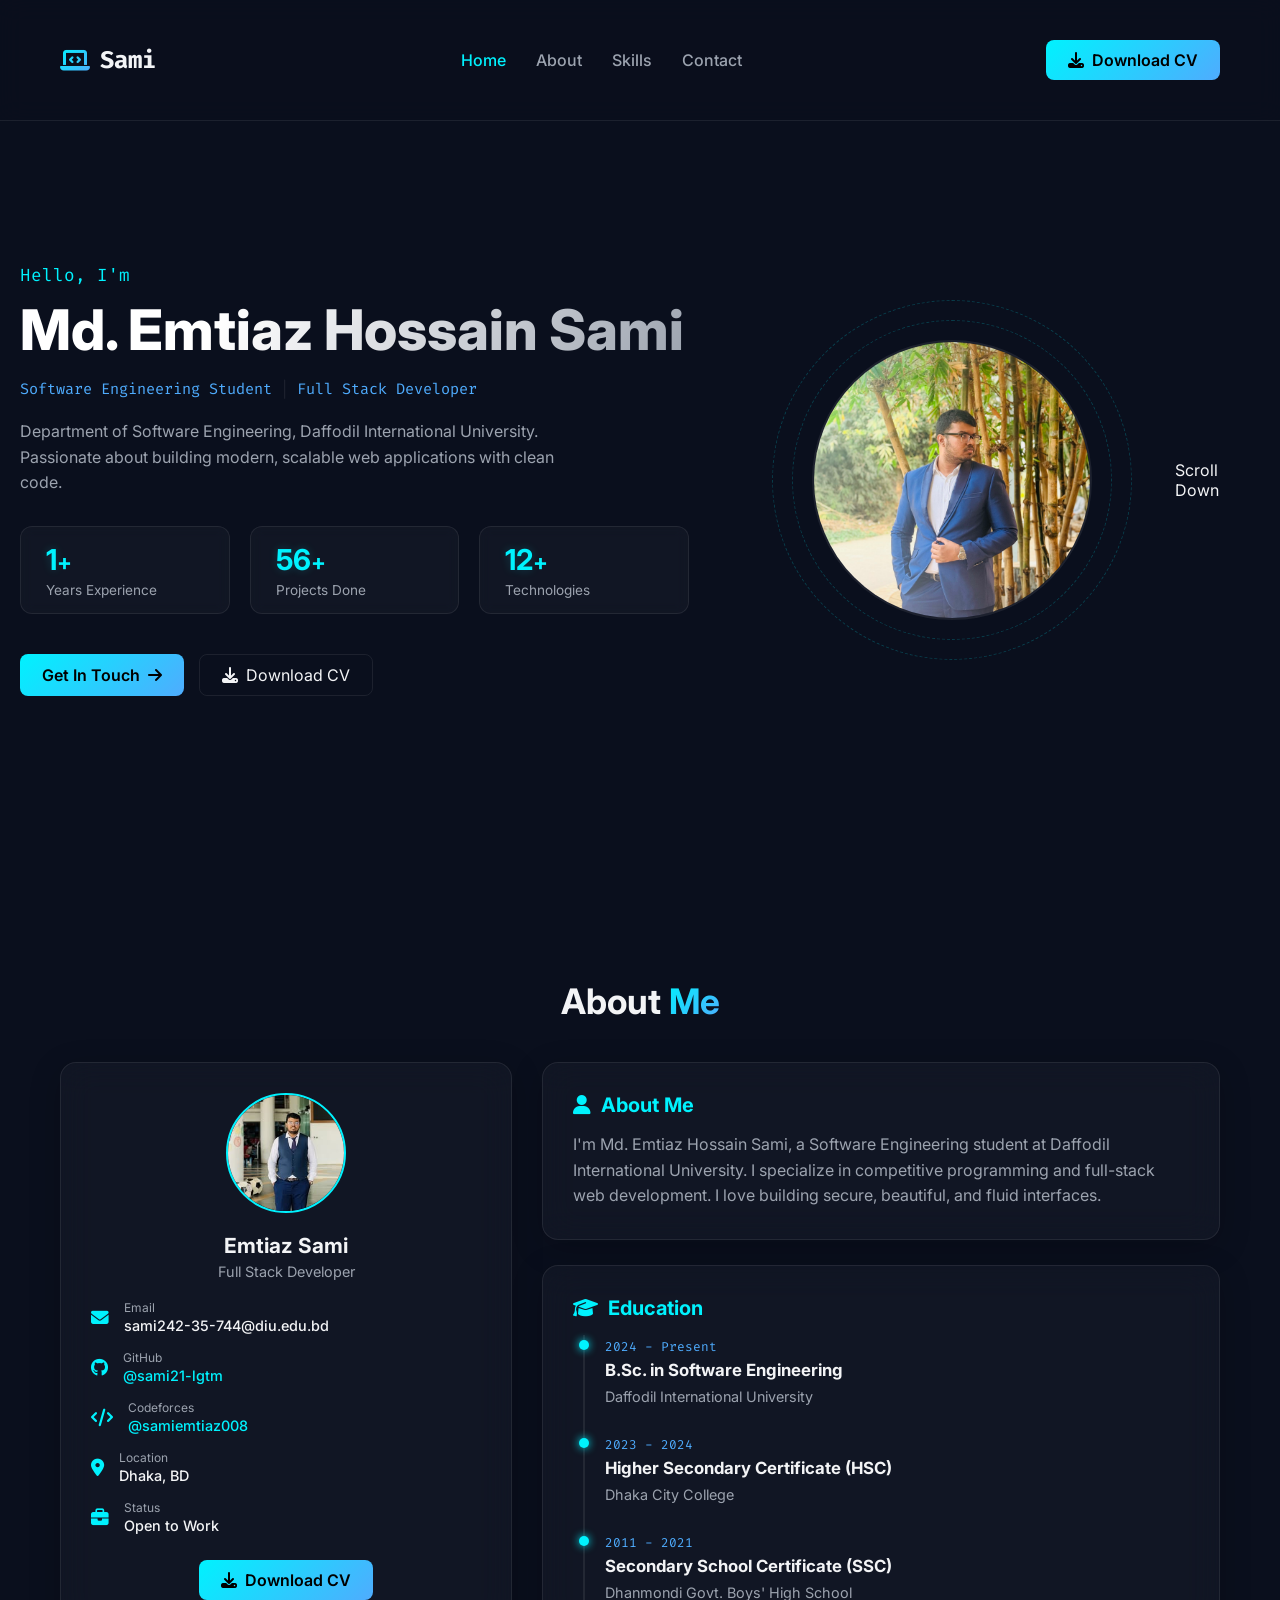
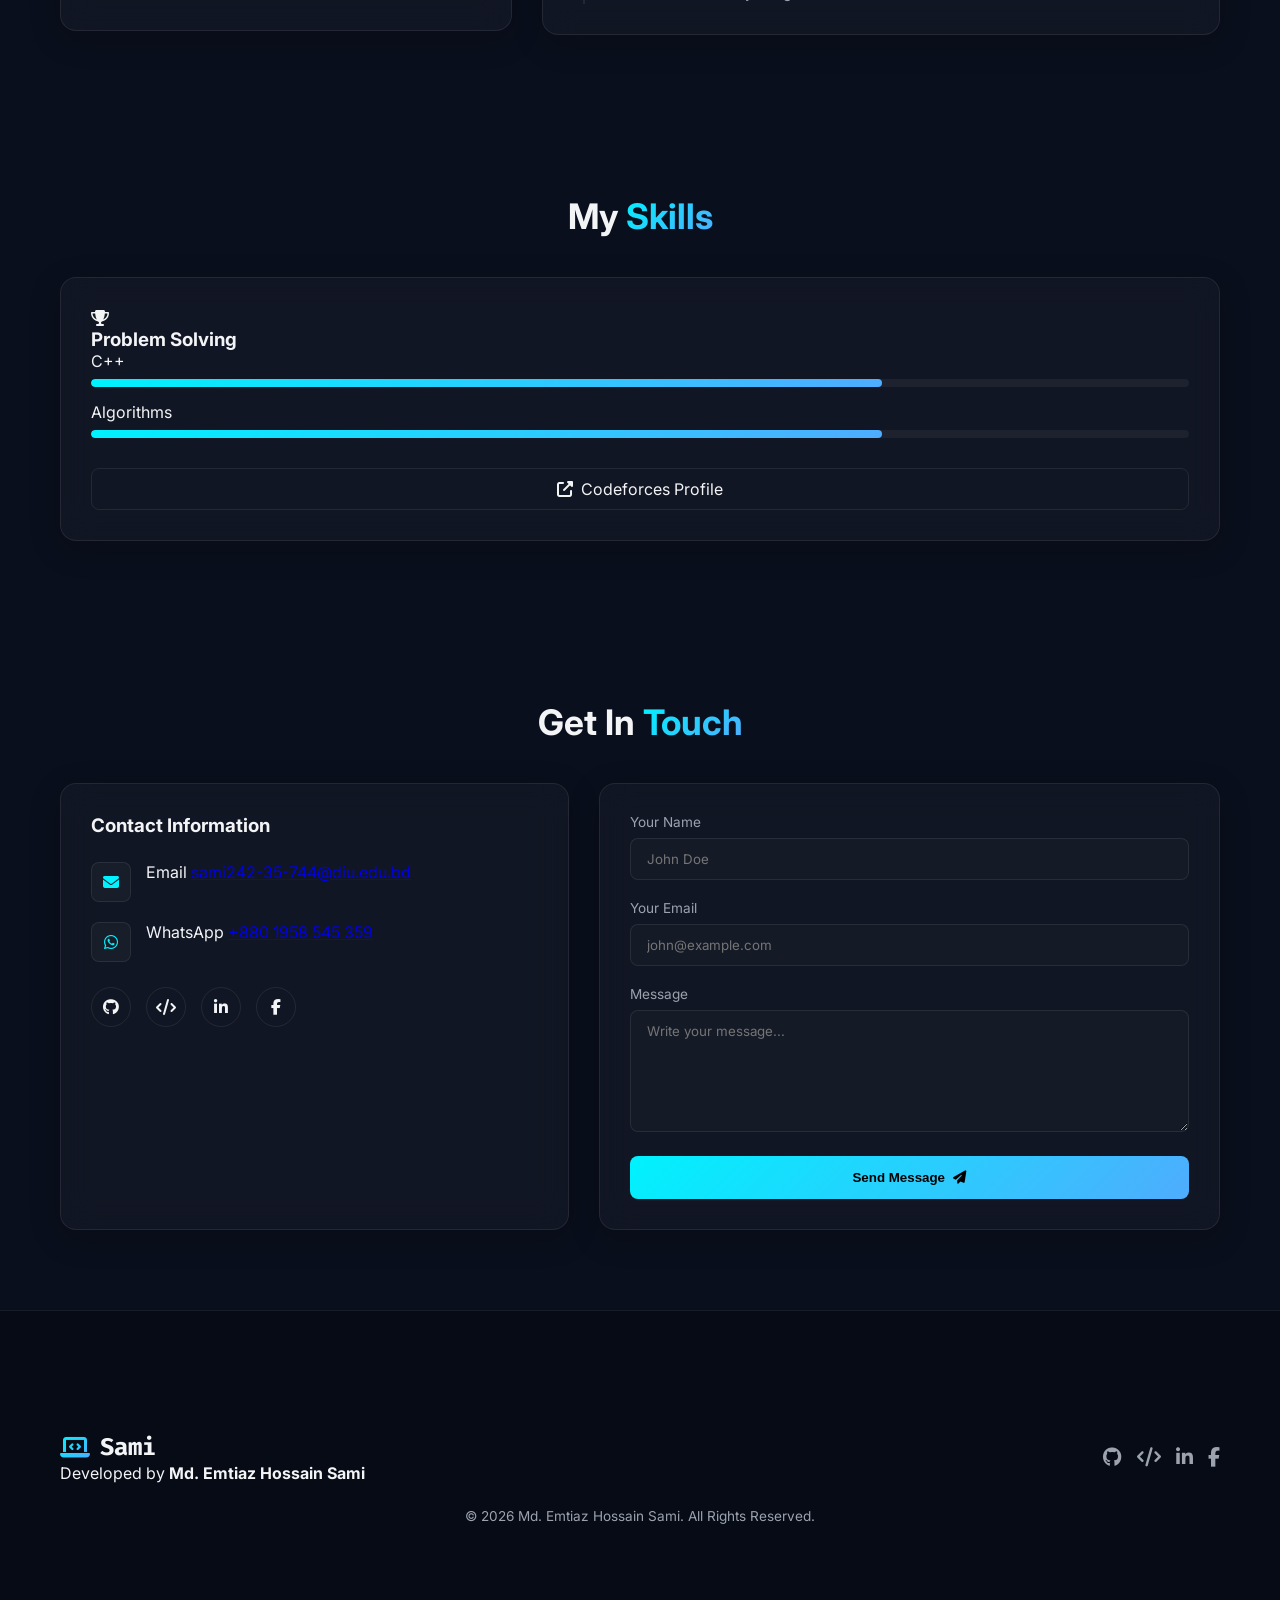
==== commit 11293940: "Update index.html" ====
--- a/index.html
+++ b/index.html
@@ -88,7 +88,7 @@
                         <span>Get In Touch</span>
                         <i class="fas fa-arrow-right"></i>
                     </a>
-                    <a href="my-resume.pdf" class="btn-outline" id="downloadCVHero" target="_blank">
+                    <a href="https://imtiaz.swe.bd/resume.pdf" class="btn-outline" id="downloadCVHero" target="_blank">
                         <i class="fas fa-download"></i>
                         <span>Download CV</span>
                     </a>
@@ -105,8 +105,11 @@
                 </div>
             </div>
         </div>
+        
         <div class="scroll-down">
-            <div class="scroll-mouse"><div class="scroll-wheel"></div></div>
+            <div class="scroll-mouse">
+                <div class="scroll-wheel"></div>
+            </div>
             <span>Scroll Down</span>
         </div>
     </section>
--- a/style.css
+++ b/style.css
@@ -227,11 +227,12 @@
     max-width: 550px;
 }
 
-/* Stats */
+/* Stats (Updated for perfect layout wrapping and image coloring) */
 .hero-stats {
     display: flex;
-    gap: 30px;
+    gap: 20px;
     margin-bottom: 40px;
+    flex-wrap: wrap; /* মোবাইলে রেসপন্সিভ ব্রেকিং এর জন্য */
 }
 .stat-box {
     background: var(--card-glass);
@@ -239,11 +240,14 @@
     padding: 15px 25px;
     border-radius: 12px;
     backdrop-filter: blur(6px);
+    min-width: 140px;
+    flex: 1; /* ফ্লেক্স কন্টেনারে সমান রেশিও বন্টন */
 }
 .stat-num {
     font-size: 1.8rem;
     font-weight: 700;
-    color: var(--text-primary);
+    color: var(--accent-cyan); /* ইমেজের কালারের সাথে ম্যাচ করার জন্য সায়ান টোন */
+    text-shadow: 0 0 10px rgba(0, 242, 254, 0.2);
 }
 .stat-plus {
     color: var(--accent-cyan);
@@ -255,6 +259,7 @@
     font-size: 0.85rem;
     color: var(--text-secondary);
     margin-top: 5px;
+    white-space: nowrap;
 }
 .hero-btns {
     display: flex;
@@ -527,7 +532,7 @@
 @media (max-width: 992px) {
     .hero-container { grid-template-columns: 1fr; text-align: center; justify-items: center; }
     .hero-desc { margin-left: auto; margin-right: auto; }
-    .hero-stats { justify-content: center; }
+    .hero-stats { justify-content: center; width: 100%; max-width: 550px; }
     .hero-btns { justify-content: center; }
     .about-layout, .contact-layout { grid-template-columns: 1fr; }
 }
@@ -536,4 +541,6 @@
     .nav-menu, .btn-download { display: none; }
     .menu-btn { display: flex; }
     .hero-name { font-size: 2.5rem; }
-}
+    .stat-box { padding: 12px 15px; min-width: 110px; }
+    .stat-num { font-size: 1.5rem; }
+}
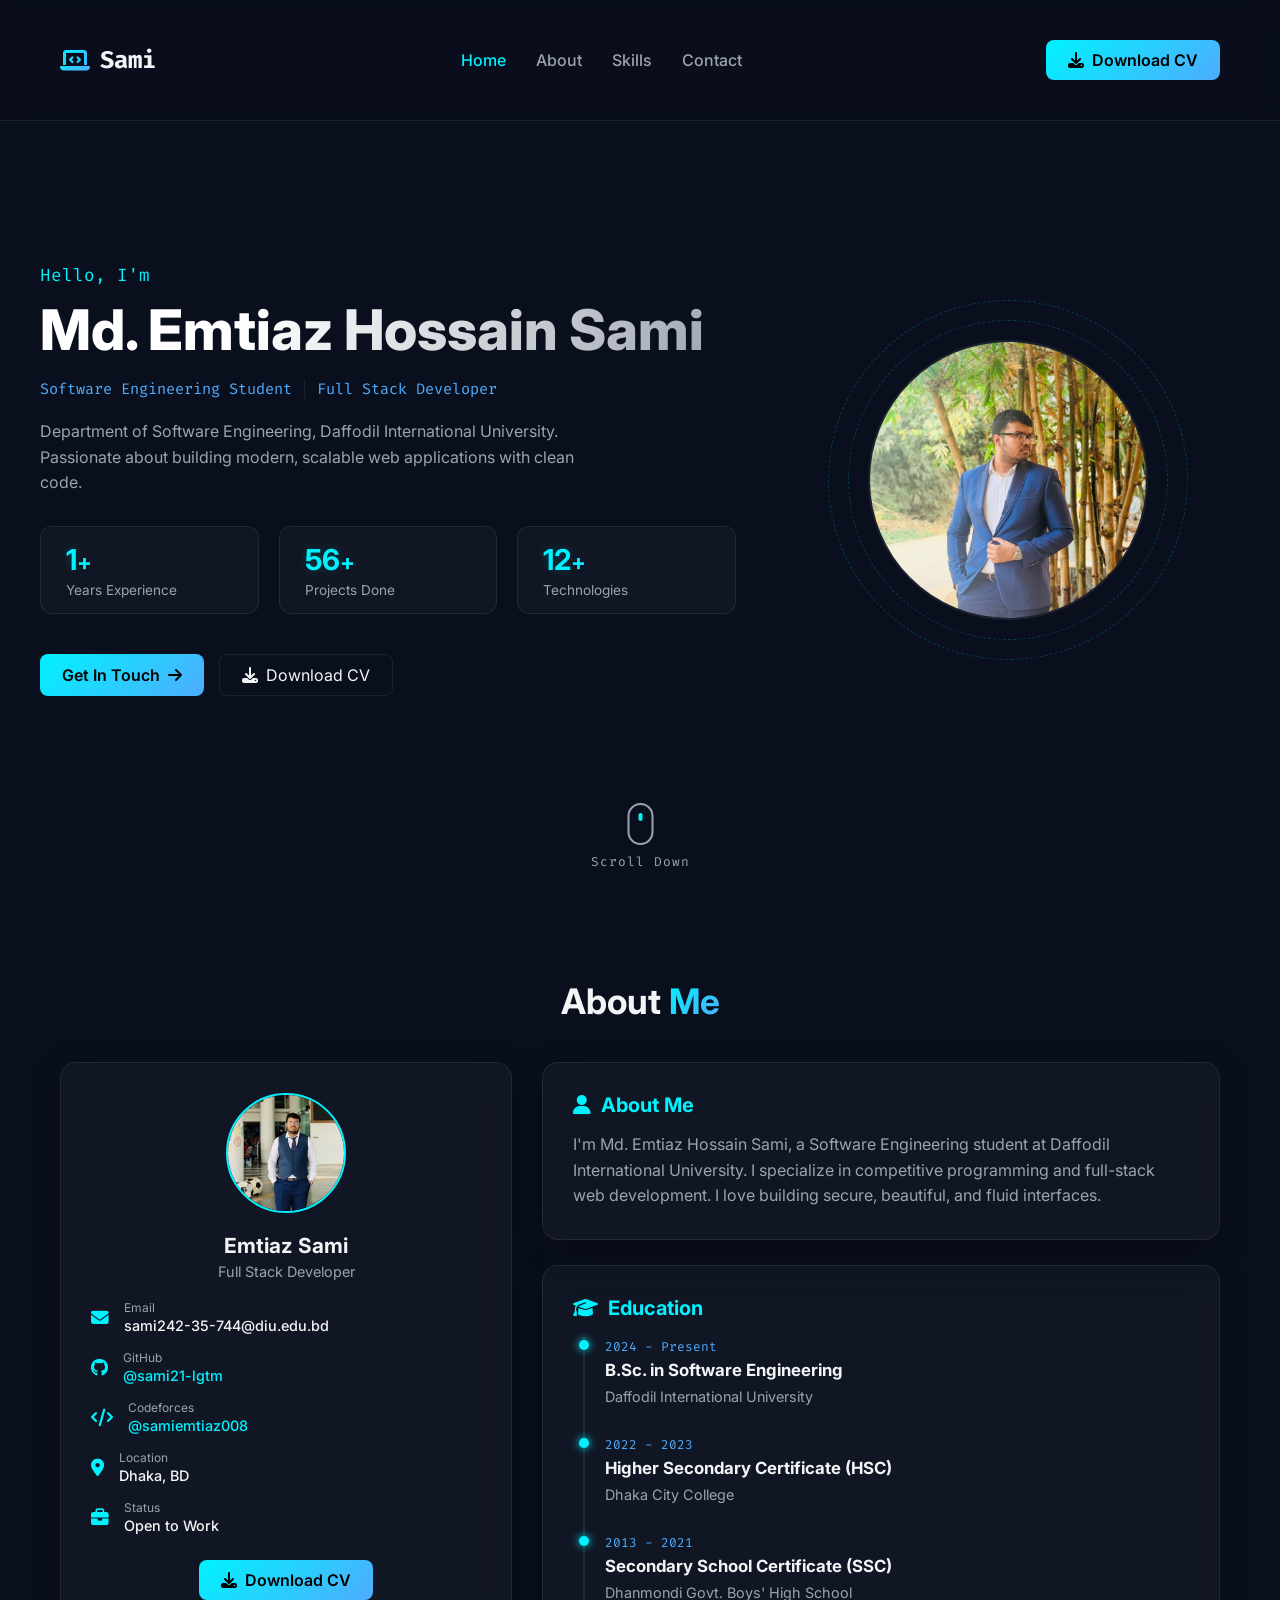
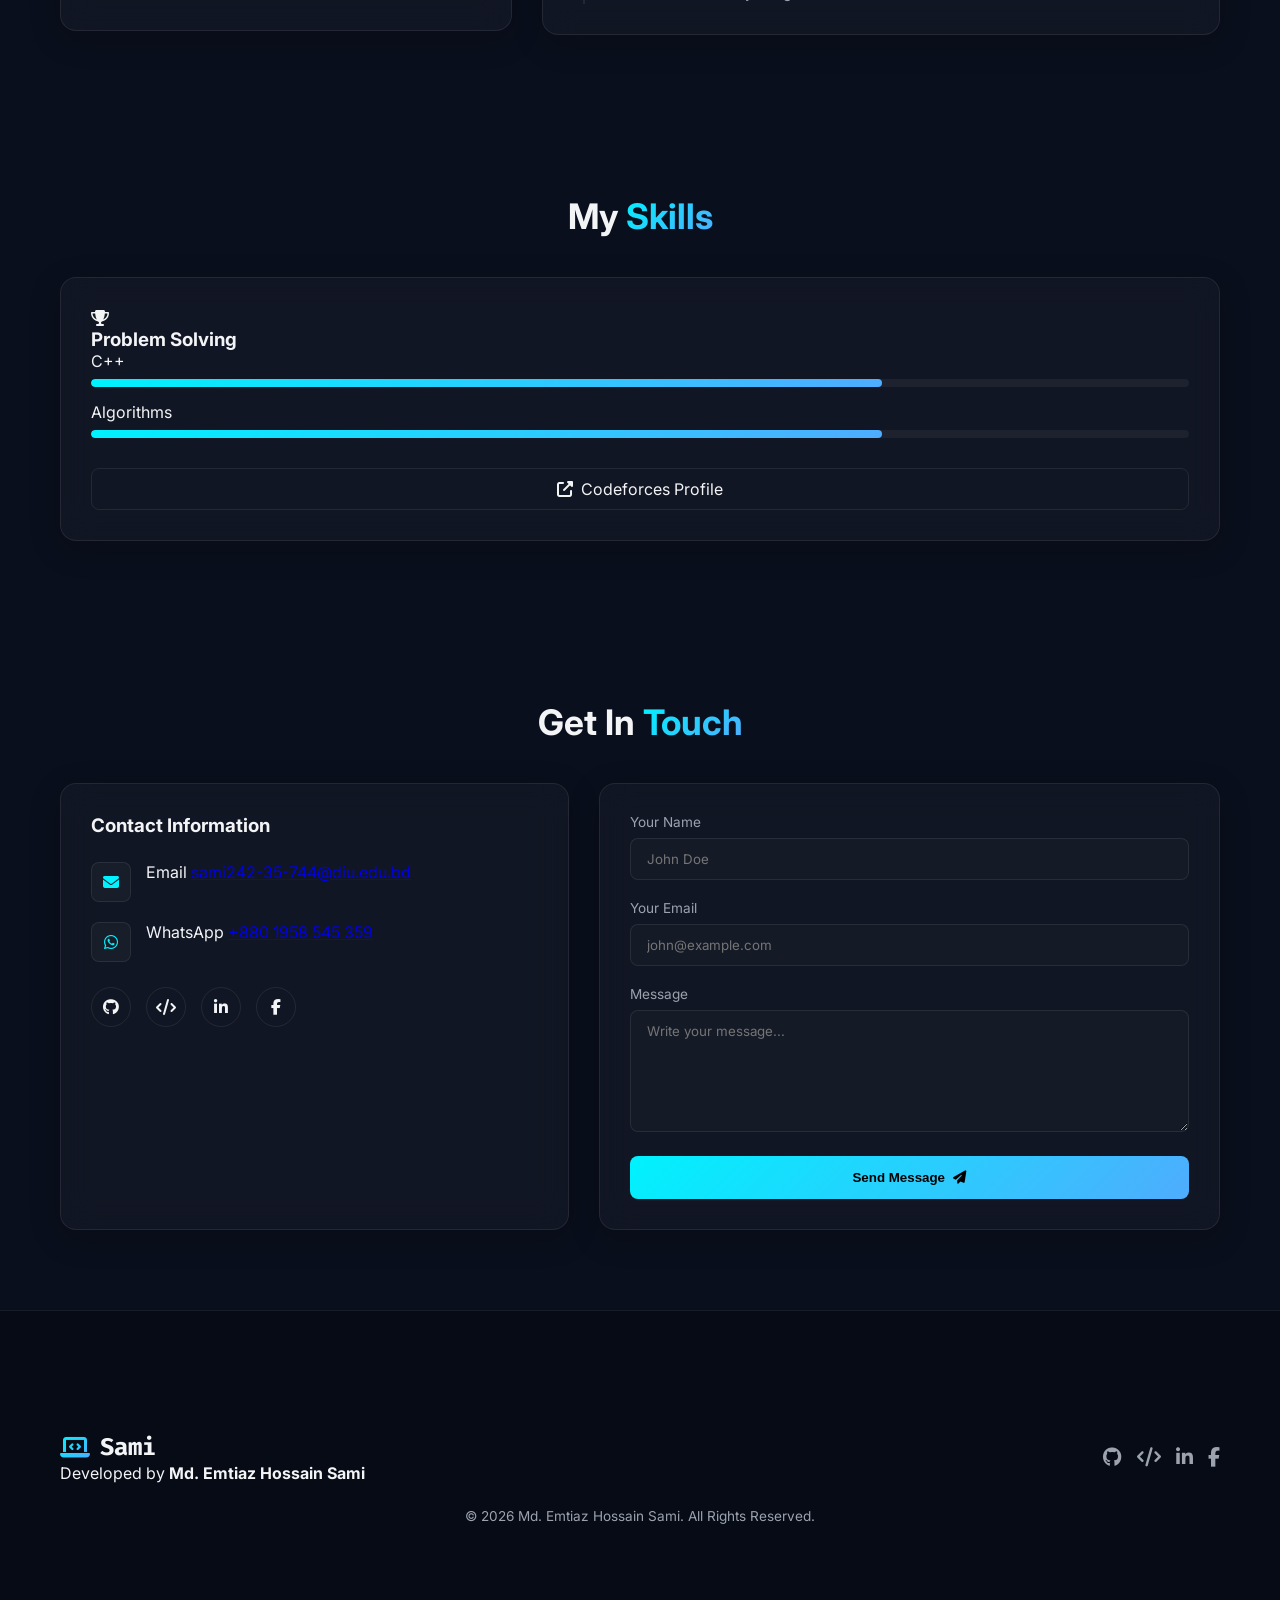
==== commit 32590910: "Update index.html" ====
--- a/index.html
+++ b/index.html
@@ -191,7 +191,7 @@
                             <div class="timeline-item">
                                 <div class="timeline-dot"></div>
                                 <div class="timeline-content">
-                                    <span class="timeline-date">2023 - 2024</span>
+                                    <span class="timeline-date">2022 - 2023</span>
                                     <h4>Higher Secondary Certificate (HSC)</h4>
                                     <p>Dhaka City College</p>
                                 </div>
@@ -199,7 +199,7 @@
                             <div class="timeline-item">
                                 <div class="timeline-dot"></div>
                                 <div class="timeline-content">
-                                    <span class="timeline-date">2011 - 2021</span>
+                                    <span class="timeline-date">2013 - 2021</span>
                                     <h4>Secondary School Certificate (SSC)</h4>
                                     <p>Dhanmondi Govt. Boys' High School</p>
                                 </div>
--- a/style.css
+++ b/style.css
@@ -182,6 +182,7 @@
     align-items: center;
     justify-content: center;
     padding: 120px 20px 60px;
+    position: relative;
 }
 .hero-container {
     max-width: 1200px;
@@ -227,12 +228,12 @@
     max-width: 550px;
 }
 
-/* Stats (Updated for perfect layout wrapping and image coloring) */
+/* Stats (Updated for perfect wrapping and alignment) */
 .hero-stats {
     display: flex;
     gap: 20px;
     margin-bottom: 40px;
-    flex-wrap: wrap; /* মোবাইলে রেসপন্সিভ ব্রেকিং এর জন্য */
+    flex-wrap: wrap;
 }
 .stat-box {
     background: var(--card-glass);
@@ -241,12 +242,12 @@
     border-radius: 12px;
     backdrop-filter: blur(6px);
     min-width: 140px;
-    flex: 1; /* ফ্লেক্স কন্টেনারে সমান রেশিও বন্টন */
+    flex: 1;
 }
 .stat-num {
     font-size: 1.8rem;
     font-weight: 700;
-    color: var(--accent-cyan); /* ইমেজের কালারের সাথে ম্যাচ করার জন্য সায়ান টোন */
+    color: var(--accent-cyan);
     text-shadow: 0 0 10px rgba(0, 242, 254, 0.2);
 }
 .stat-plus {
@@ -297,6 +298,68 @@
 
 @keyframes rotateRing {
     100% { transform: rotate(360deg); }
+}
+
+/* ==========================================================================
+   SCROLL DOWN WITH MOUSE & WHEEL ANIMATION
+   ========================================================================== */
+.scroll-down {
+    position: absolute;
+    bottom: 30px;
+    left: 50%;
+    transform: translateX(-50%);
+    display: flex;
+    flex-direction: column;
+    align-items: center;
+    gap: 8px;
+    cursor: pointer;
+    z-index: 10;
+}
+
+.scroll-mouse {
+    width: 26px;
+    height: 42px;
+    border: 2px solid var(--text-secondary);
+    border-radius: 15px;
+    position: relative;
+    display: block;
+    transition: border-color 0.3s;
+}
+
+.scroll-down:hover .scroll-mouse {
+    border-color: var(--accent-cyan);
+}
+
+.scroll-wheel {
+    width: 4px;
+    height: 8px;
+    background-color: var(--accent-cyan);
+    border-radius: 2px;
+    position: absolute;
+    top: 8px;
+    left: 50%;
+    transform: translateX(-50%);
+    animation: scrollAnimation 1.6s ease-in-out infinite;
+    display: block;
+}
+
+@keyframes scrollAnimation {
+    0% { opacity: 0; top: 6px; }
+    30% { opacity: 1; }
+    100% { opacity: 0; top: 18px; }
+}
+
+.scroll-down span {
+    font-family: var(--font-fira);
+    font-size: 0.8rem;
+    color: var(--text-secondary);
+    letter-spacing: 1px;
+    white-space: nowrap;
+    display: block;
+}
+
+.scroll-down:hover span {
+    color: var(--accent-cyan);
 }
 
 /* About & Cards Section */
@@ -535,6 +598,7 @@
     .hero-stats { justify-content: center; width: 100%; max-width: 550px; }
     .hero-btns { justify-content: center; }
     .about-layout, .contact-layout { grid-template-columns: 1fr; }
+    .scroll-down { position: relative; bottom: 0; margin-top: 40px; left: 0; transform: none; }
 }
 
 @media (max-width: 768px) {
